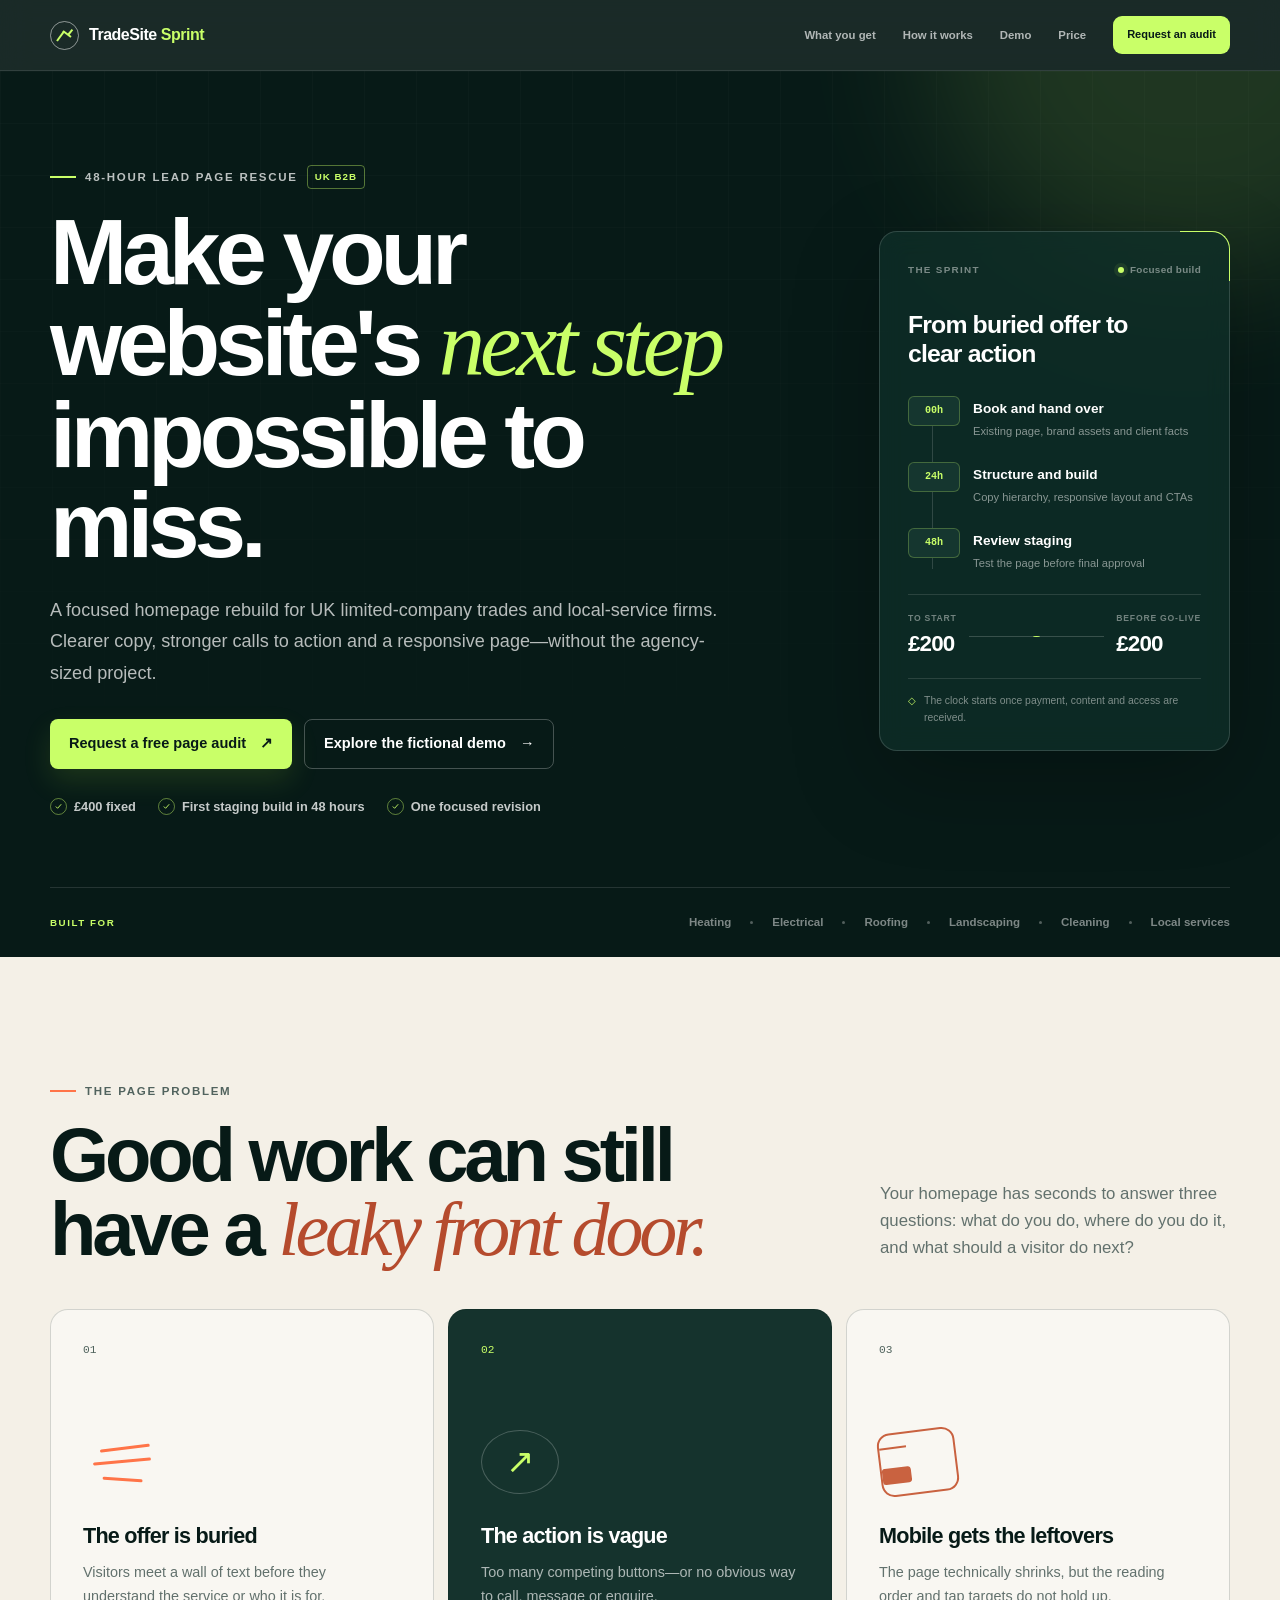
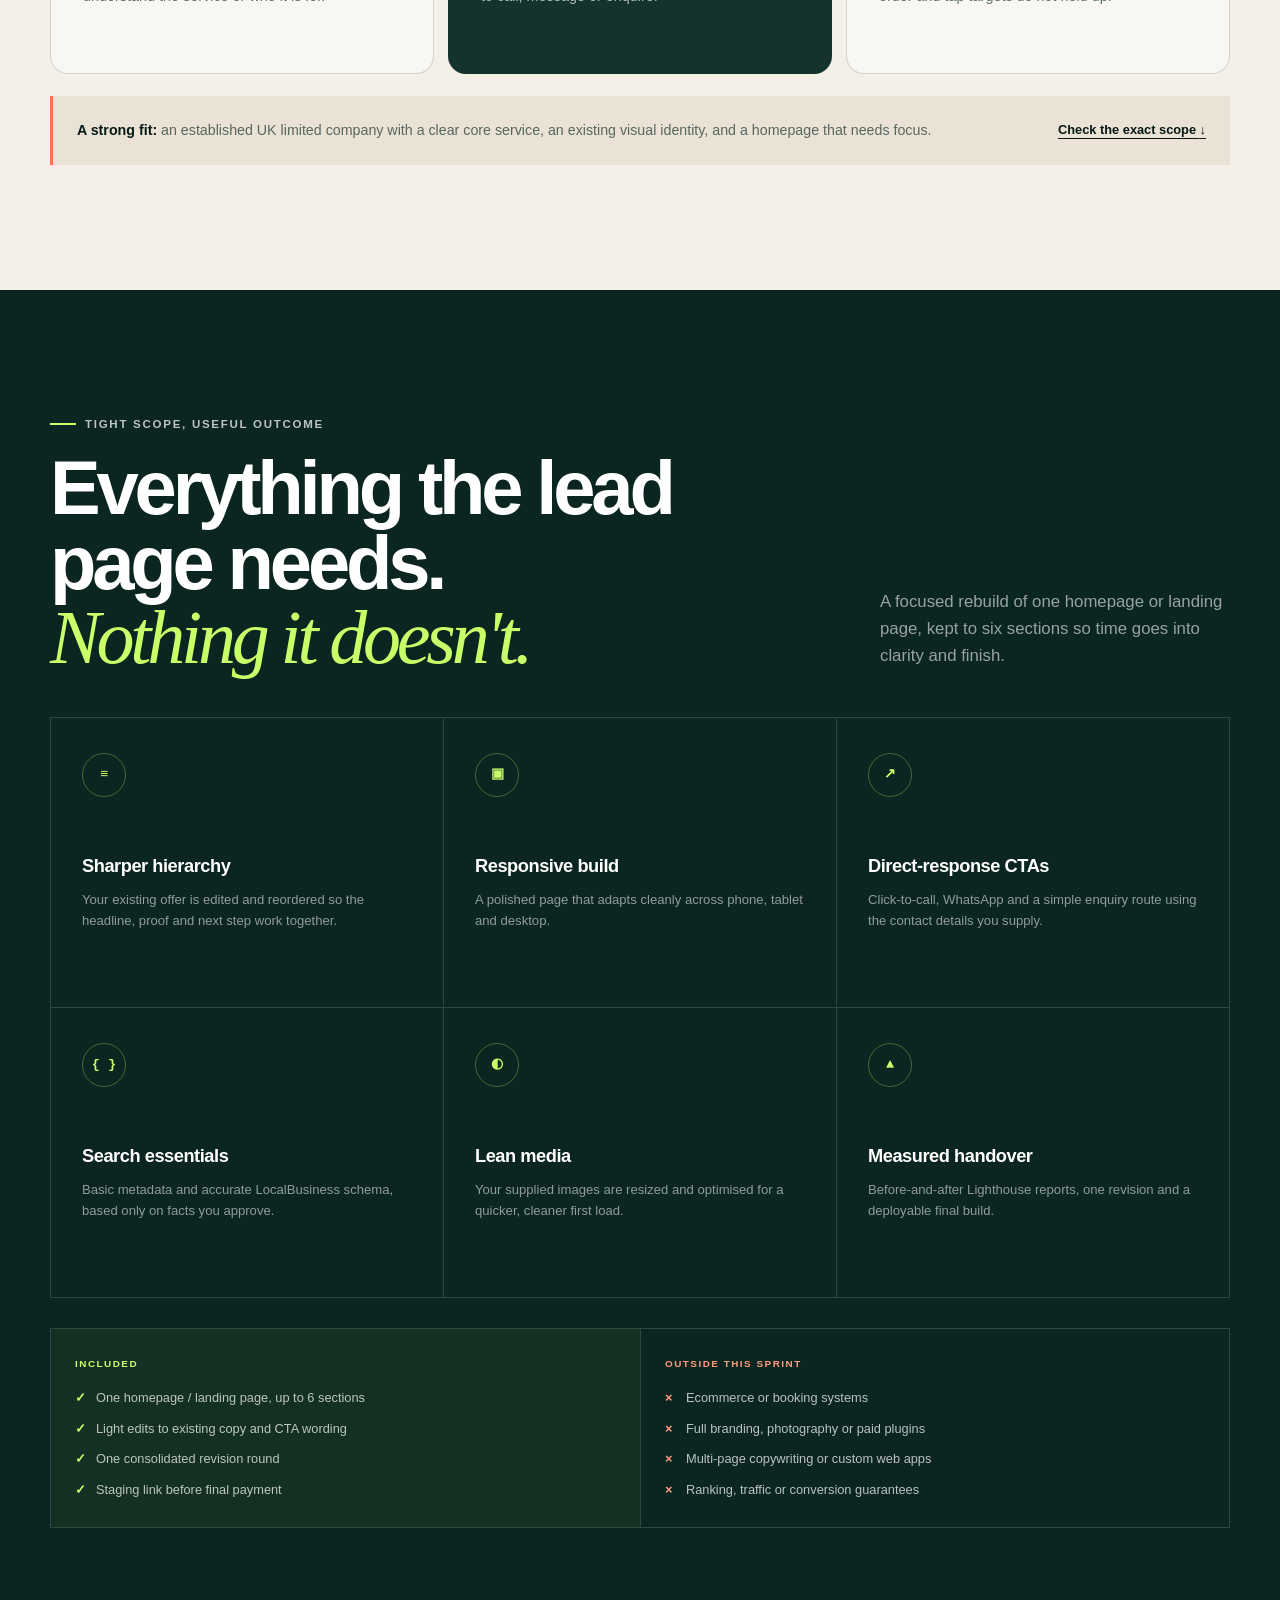
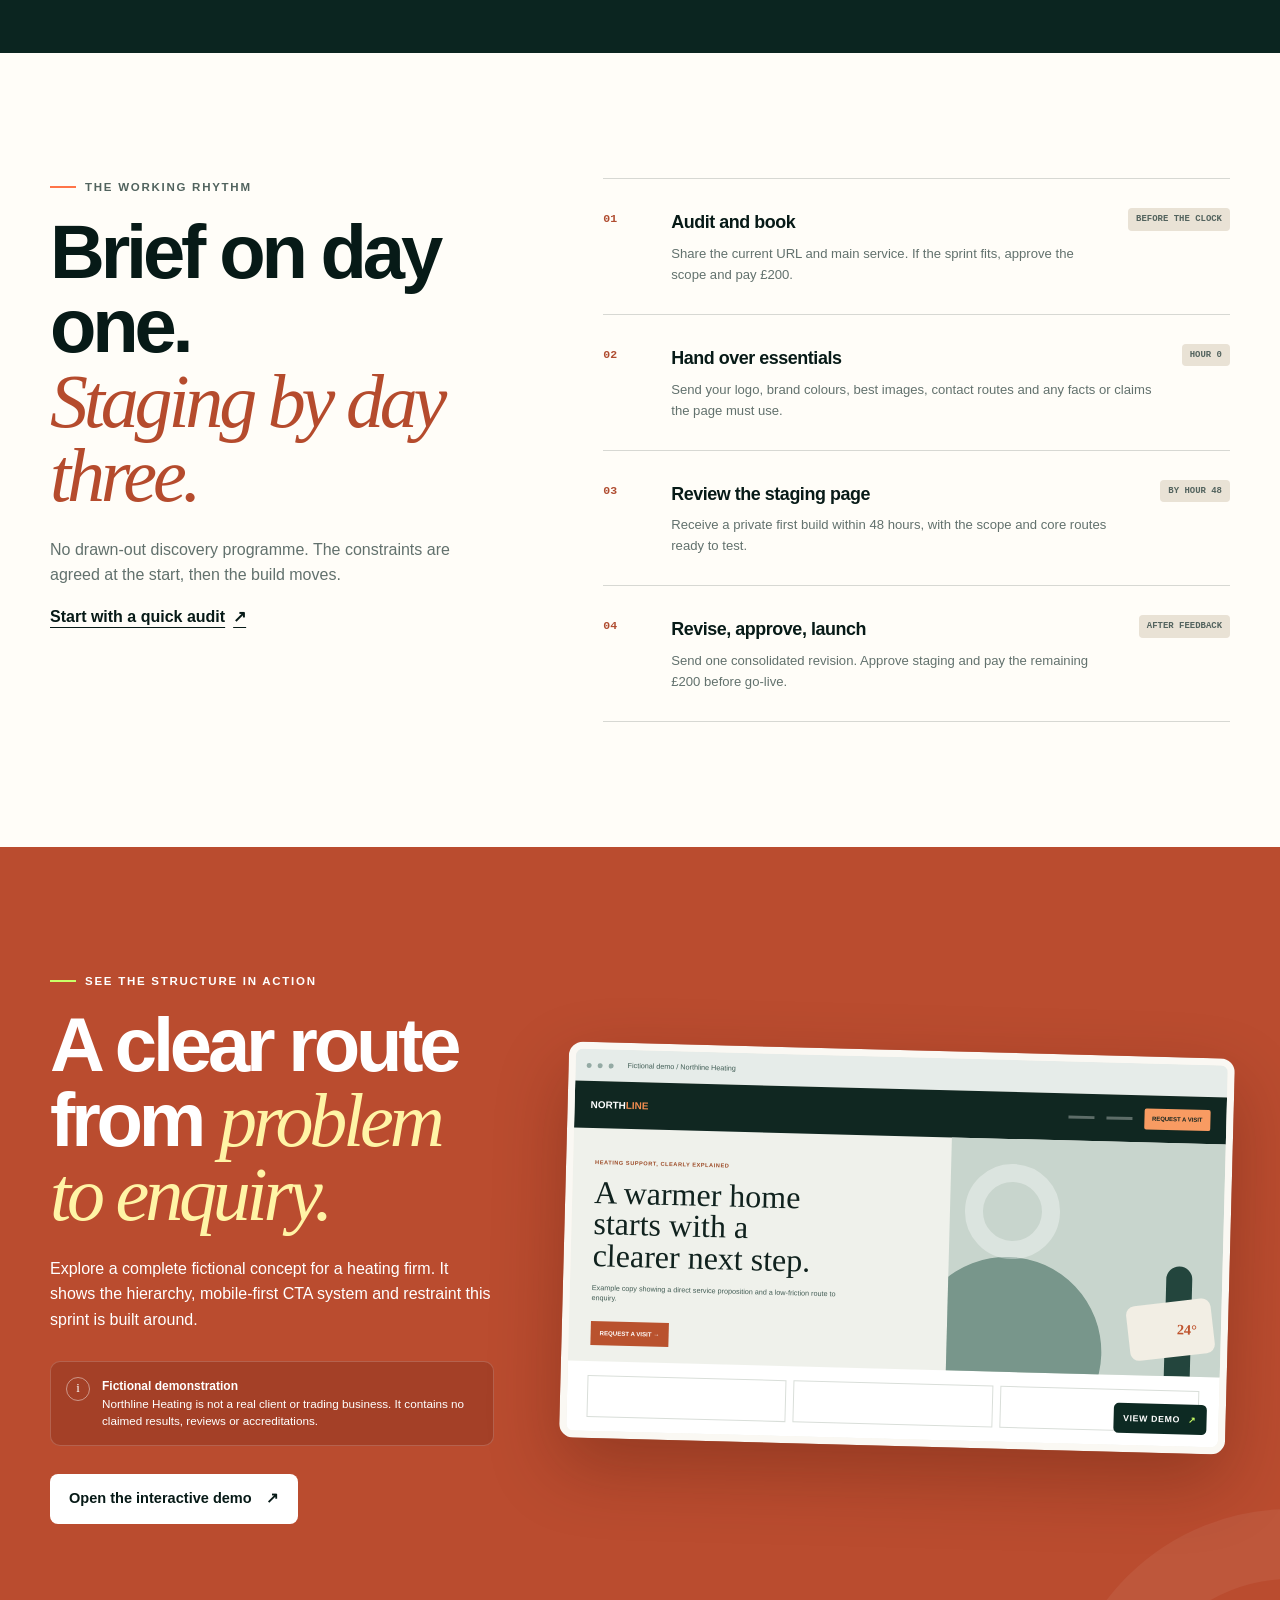
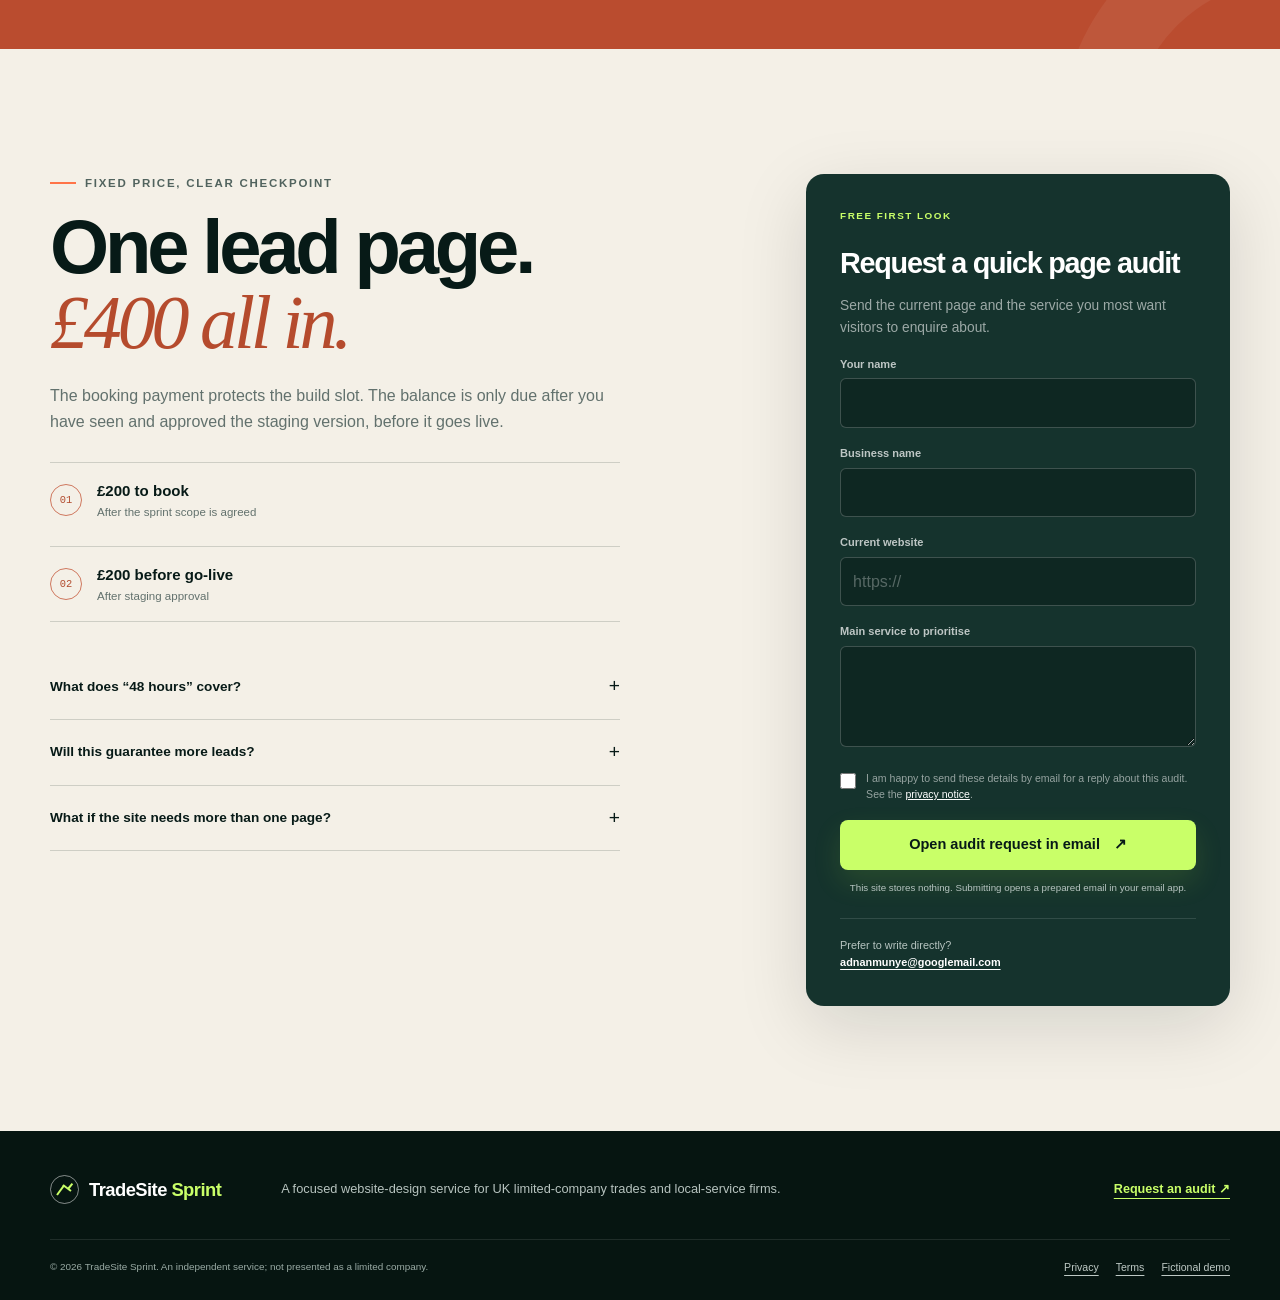
==== index.html @ 202c0aba "Launch TradeSite Sprint sales system" ====
<!DOCTYPE html>
<html lang="en-GB">
<head>
  <meta charset="utf-8">
  <meta name="viewport" content="width=device-width, initial-scale=1">
  <title>TradeSite Sprint | 48-hour lead page rescue</title>
  <meta name="description" content="A focused 48-hour homepage rescue for UK limited-company trades and local-service firms. £400 fixed, with £200 to book.">
  <meta name="theme-color" content="#071a17">
  <meta property="og:type" content="website">
  <meta property="og:title" content="TradeSite Sprint | 48-hour lead page rescue">
  <meta property="og:description" content="Sharpen the page, simplify the next step, and launch a faster route to enquiry. £400 fixed.">
  <meta property="og:image" content="assets/social-card.svg">
  <meta property="og:image:alt" content="TradeSite Sprint, 48-hour lead page rescue">
  <meta name="twitter:card" content="summary_large_image">
  <link rel="icon" href="assets/favicon.svg" type="image/svg+xml">
  <link rel="stylesheet" href="styles.css">
  <script src="script.js" defer></script>
</head>
<body>
  <a class="skip-link" href="#main">Skip to main content</a>

  <header class="site-header" data-header>
    <div class="shell header-inner">
      <a class="brand" href="./" aria-label="TradeSite Sprint home">
        <span class="brand-mark" aria-hidden="true"><span></span></span>
        <span>TradeSite <strong>Sprint</strong></span>
      </a>
      <button class="nav-toggle" type="button" aria-expanded="false" aria-controls="site-nav">
        <span class="sr-only">Open navigation</span>
        <span aria-hidden="true"></span><span aria-hidden="true"></span>
      </button>
      <nav class="site-nav" id="site-nav" aria-label="Primary navigation">
        <a href="#scope">What you get</a>
        <a href="#process">How it works</a>
        <a href="#demo">Demo</a>
        <a href="#price">Price</a>
        <a class="nav-cta" href="mailto:adnanmunye@googlemail.com?subject=Audit%20request%20%E2%80%93%20TradeSite%20Sprint">Request an audit</a>
      </nav>
    </div>
  </header>

  <main id="main">
    <section class="hero" aria-labelledby="hero-title">
      <div class="hero-glow" aria-hidden="true"></div>
      <div class="shell hero-grid">
        <div class="hero-copy">
          <p class="eyebrow"><span></span> 48-hour Lead Page Rescue <b>UK B2B</b></p>
          <h1 id="hero-title">Make your website's <em>next step</em> impossible to miss.</h1>
          <p class="hero-lede">A focused homepage rebuild for UK limited-company trades and local-service firms. Clearer copy, stronger calls to action and a responsive page—without the agency-sized project.</p>
          <div class="hero-actions">
            <a class="button button-primary" href="mailto:adnanmunye@googlemail.com?subject=Audit%20request%20%E2%80%93%20TradeSite%20Sprint&amp;body=Hi%2C%0A%0AI%27d%20like%20a%20quick%20homepage%20audit.%0A%0ABusiness%3A%20%0AWebsite%3A%20%0AMain%20service%3A%20%0A%0AThanks%2C%0A">Request a free page audit <span aria-hidden="true">↗</span></a>
            <a class="button button-quiet" href="demo/">Explore the fictional demo <span aria-hidden="true">→</span></a>
          </div>
          <ul class="hero-facts">
            <li><svg aria-hidden="true" viewBox="0 0 20 20"><path d="m4 10 4 4 8-9"/></svg> £400 fixed</li>
            <li><svg aria-hidden="true" viewBox="0 0 20 20"><path d="m4 10 4 4 8-9"/></svg> First staging build in 48 hours</li>
            <li><svg aria-hidden="true" viewBox="0 0 20 20"><path d="m4 10 4 4 8-9"/></svg> One focused revision</li>
          </ul>
        </div>

        <aside class="sprint-card" aria-label="Your 48-hour sprint at a glance">
          <div class="card-topline">
            <span>THE SPRINT</span>
            <span class="live-dot"><i></i> Focused build</span>
          </div>
          <p class="card-kicker">From buried offer to clear action</p>
          <ol class="mini-timeline">
            <li>
              <span class="time">00h</span>
              <div><b>Book and hand over</b><small>Existing page, brand assets and client facts</small></div>
            </li>
            <li>
              <span class="time">24h</span>
              <div><b>Structure and build</b><small>Copy hierarchy, responsive layout and CTAs</small></div>
            </li>
            <li>
              <span class="time">48h</span>
              <div><b>Review staging</b><small>Test the page before final approval</small></div>
            </li>
          </ol>
          <div class="payment-strip">
            <div><small>TO START</small><strong>£200</strong></div>
            <div class="payment-line" aria-hidden="true"><span></span></div>
            <div><small>BEFORE GO-LIVE</small><strong>£200</strong></div>
          </div>
          <p class="card-note"><span aria-hidden="true">◇</span> The clock starts once payment, content and access are received.</p>
        </aside>
      </div>
      <div class="shell signal-row">
        <span>BUILT FOR</span>
        <p>Heating</p><i></i><p>Electrical</p><i></i><p>Roofing</p><i></i><p>Landscaping</p><i></i><p>Cleaning</p><i></i><p>Local services</p>
      </div>
    </section>

    <section class="section problem-section" id="fit" aria-labelledby="fit-title">
      <div class="shell">
        <div class="section-heading split-heading">
          <div>
            <p class="eyebrow dark"><span></span> The page problem</p>
            <h2 id="fit-title">Good work can still have a <em>leaky front door.</em></h2>
          </div>
          <p>Your homepage has seconds to answer three questions: what do you do, where do you do it, and what should a visitor do next?</p>
        </div>
        <div class="problem-grid">
          <article class="problem-card">
            <span class="card-number">01</span>
            <div class="problem-icon" aria-hidden="true"><span class="messy-lines"></span></div>
            <h3>The offer is buried</h3>
            <p>Visitors meet a wall of text before they understand the service or who it is for.</p>
          </article>
          <article class="problem-card featured">
            <span class="card-number">02</span>
            <div class="problem-icon cursor-icon" aria-hidden="true">↗</div>
            <h3>The action is vague</h3>
            <p>Too many competing buttons—or no obvious way to call, message or enquire.</p>
          </article>
          <article class="problem-card">
            <span class="card-number">03</span>
            <div class="problem-icon phone-icon" aria-hidden="true"><span></span></div>
            <h3>Mobile gets the leftovers</h3>
            <p>The page technically shrinks, but the reading order and tap targets do not hold up.</p>
          </article>
        </div>
        <div class="fit-bar">
          <p><strong>A strong fit:</strong> an established UK limited company with a clear core service, an existing visual identity, and a homepage that needs focus.</p>
          <a href="#scope">Check the exact scope <span aria-hidden="true">↓</span></a>
        </div>
      </div>
    </section>

    <section class="section scope-section" id="scope" aria-labelledby="scope-title">
      <div class="shell">
        <div class="section-heading scope-heading">
          <div>
            <p class="eyebrow"><span></span> Tight scope, useful outcome</p>
            <h2 id="scope-title">Everything the lead page needs.<br><em>Nothing it doesn't.</em></h2>
          </div>
          <p>A focused rebuild of one homepage or landing page, kept to six sections so time goes into clarity and finish.</p>
        </div>
        <div class="deliverable-grid">
          <article>
            <span class="deliverable-icon" aria-hidden="true">≡</span>
            <h3>Sharper hierarchy</h3>
            <p>Your existing offer is edited and reordered so the headline, proof and next step work together.</p>
          </article>
          <article>
            <span class="deliverable-icon" aria-hidden="true">▣</span>
            <h3>Responsive build</h3>
            <p>A polished page that adapts cleanly across phone, tablet and desktop.</p>
          </article>
          <article>
            <span class="deliverable-icon" aria-hidden="true">↗</span>
            <h3>Direct-response CTAs</h3>
            <p>Click-to-call, WhatsApp and a simple enquiry route using the contact details you supply.</p>
          </article>
          <article>
            <span class="deliverable-icon" aria-hidden="true">{ }</span>
            <h3>Search essentials</h3>
            <p>Basic metadata and accurate LocalBusiness schema, based only on facts you approve.</p>
          </article>
          <article>
            <span class="deliverable-icon" aria-hidden="true">◐</span>
            <h3>Lean media</h3>
            <p>Your supplied images are resized and optimised for a quicker, cleaner first load.</p>
          </article>
          <article>
            <span class="deliverable-icon" aria-hidden="true">▲</span>
            <h3>Measured handover</h3>
            <p>Before-and-after Lighthouse reports, one revision and a deployable final build.</p>
          </article>
        </div>
        <div class="boundary-grid">
          <div class="included-panel">
            <p class="panel-label">INCLUDED</p>
            <ul>
              <li>One homepage / landing page, up to 6 sections</li>
              <li>Light edits to existing copy and CTA wording</li>
              <li>One consolidated revision round</li>
              <li>Staging link before final payment</li>
            </ul>
          </div>
          <div class="excluded-panel">
            <p class="panel-label">OUTSIDE THIS SPRINT</p>
            <ul>
              <li>Ecommerce or booking systems</li>
              <li>Full branding, photography or paid plugins</li>
              <li>Multi-page copywriting or custom web apps</li>
              <li>Ranking, traffic or conversion guarantees</li>
            </ul>
          </div>
        </div>
      </div>
    </section>

    <section class="section process-section" id="process" aria-labelledby="process-title">
      <div class="shell process-shell">
        <div class="process-intro">
          <p class="eyebrow dark"><span></span> The working rhythm</p>
          <h2 id="process-title">Brief on day one.<br><em>Staging by day three.</em></h2>
          <p>No drawn-out discovery programme. The constraints are agreed at the start, then the build moves.</p>
          <a class="text-link" href="mailto:adnanmunye@googlemail.com?subject=Audit%20request%20%E2%80%93%20TradeSite%20Sprint">Start with a quick audit <span aria-hidden="true">↗</span></a>
        </div>
        <ol class="process-list">
          <li>
            <span class="step-number">01</span>
            <div><h3>Audit and book</h3><p>Share the current URL and main service. If the sprint fits, approve the scope and pay £200.</p></div>
            <span class="step-tag">BEFORE THE CLOCK</span>
          </li>
          <li>
            <span class="step-number">02</span>
            <div><h3>Hand over essentials</h3><p>Send your logo, brand colours, best images, contact routes and any facts or claims the page must use.</p></div>
            <span class="step-tag">HOUR 0</span>
          </li>
          <li>
            <span class="step-number">03</span>
            <div><h3>Review the staging page</h3><p>Receive a private first build within 48 hours, with the scope and core routes ready to test.</p></div>
            <span class="step-tag">BY HOUR 48</span>
          </li>
          <li>
            <span class="step-number">04</span>
            <div><h3>Revise, approve, launch</h3><p>Send one consolidated revision. Approve staging and pay the remaining £200 before go-live.</p></div>
            <span class="step-tag">AFTER FEEDBACK</span>
          </li>
        </ol>
      </div>
    </section>

    <section class="section demo-section" id="demo" aria-labelledby="demo-title">
      <div class="shell demo-grid">
        <div class="demo-copy">
          <p class="eyebrow"><span></span> See the structure in action</p>
          <h2 id="demo-title">A clear route from <em>problem to enquiry.</em></h2>
          <p>Explore a complete fictional concept for a heating firm. It shows the hierarchy, mobile-first CTA system and restraint this sprint is built around.</p>
          <div class="fiction-notice">
            <span aria-hidden="true">i</span>
            <p><strong>Fictional demonstration</strong>Northline Heating is not a real client or trading business. It contains no claimed results, reviews or accreditations.</p>
          </div>
          <a class="button button-light" href="demo/">Open the interactive demo <span aria-hidden="true">↗</span></a>
        </div>
        <a class="browser-mockup" href="demo/">
          <div class="browser-bar"><i></i><i></i><i></i><span>Fictional demo / Northline Heating</span></div>
          <div class="mock-page">
            <div class="mock-nav"><b>NORTH<span>LINE</span></b><div></div><div></div><span class="mock-button">REQUEST A VISIT</span></div>
            <div class="mock-hero">
              <div class="mock-copy">
                <small>HEATING SUPPORT, CLEARLY EXPLAINED</small>
                <strong>A warmer home starts with a clearer next step.</strong>
                <p>Example copy showing a direct service proposition and a low-friction route to enquiry.</p>
                <span>REQUEST A VISIT →</span>
              </div>
              <div class="mock-visual" aria-hidden="true"><span></span><i></i><b>24°</b></div>
            </div>
            <div class="mock-cards"><span></span><span></span><span></span></div>
          </div>
          <span class="open-label">VIEW DEMO <b aria-hidden="true">↗</b></span>
        </a>
      </div>
    </section>

    <section class="section price-section" id="price" aria-labelledby="price-title">
      <div class="shell price-grid">
        <div class="price-copy">
          <p class="eyebrow dark"><span></span> Fixed price, clear checkpoint</p>
          <h2 id="price-title">One lead page.<br><em>£400 all in.</em></h2>
          <p>The booking payment protects the build slot. The balance is only due after you have seen and approved the staging version, before it goes live.</p>
          <div class="price-breakdown">
            <div><span>01</span><p><b>£200 to book</b><small>After the sprint scope is agreed</small></p></div>
            <div><span>02</span><p><b>£200 before go-live</b><small>After staging approval</small></p></div>
          </div>
          <div class="faq-list">
            <details>
              <summary>What does “48 hours” cover?<span aria-hidden="true">+</span></summary>
              <p>The first staging build is delivered within 48 hours of receiving the booking payment, agreed content, assets and required access. Revision timing depends on when feedback arrives.</p>
            </details>
            <details>
              <summary>Will this guarantee more leads?<span aria-hidden="true">+</span></summary>
              <p>No. The sprint improves clarity, hierarchy, speed and enquiry routes, but traffic, rankings and conversions depend on factors outside one page and are not guaranteed.</p>
            </details>
            <details>
              <summary>What if the site needs more than one page?<span aria-hidden="true">+</span></summary>
              <p>The audit will flag it. This fixed sprint stays focused on one page; any additional work would need a separate written scope and price.</p>
            </details>
          </div>
        </div>

        <div class="audit-panel" id="audit">
          <p class="panel-label">FREE FIRST LOOK</p>
          <h3>Request a quick page audit</h3>
          <p>Send the current page and the service you most want visitors to enquire about.</p>
          <form id="audit-form" action="mailto:adnanmunye@googlemail.com" method="post" enctype="text/plain">
            <div class="field-row">
              <label for="name">Your name</label>
              <input id="name" name="name" type="text" autocomplete="name" required>
            </div>
            <div class="field-row">
              <label for="business">Business name</label>
              <input id="business" name="business" type="text" autocomplete="organization" required>
            </div>
            <div class="field-row">
              <label for="website">Current website</label>
              <input id="website" name="website" type="url" inputmode="url" placeholder="https://" required>
            </div>
            <div class="field-row">
              <label for="service">Main service to prioritise</label>
              <textarea id="service" name="service" rows="3" required></textarea>
            </div>
            <label class="check-row">
              <input type="checkbox" required>
              <span>I am happy to send these details by email for a reply about this audit. See the <a href="privacy.html">privacy notice</a>.</span>
            </label>
            <button class="button button-primary form-button" type="submit">Open audit request in email <span aria-hidden="true">↗</span></button>
            <p class="form-note">This site stores nothing. Submitting opens a prepared email in your email app.</p>
            <p class="form-status" id="form-status" role="status" aria-live="polite"></p>
          </form>
          <div class="email-fallback">
            <span>Prefer to write directly?</span>
            <a href="mailto:adnanmunye@googlemail.com?subject=Audit%20request%20%E2%80%93%20TradeSite%20Sprint">adnanmunye@googlemail.com</a>
          </div>
        </div>
      </div>
    </section>
  </main>

  <footer class="site-footer">
    <div class="shell footer-top">
      <a class="brand footer-brand" href="./" aria-label="TradeSite Sprint home">
        <span class="brand-mark" aria-hidden="true"><span></span></span>
        <span>TradeSite <strong>Sprint</strong></span>
      </a>
      <p>A focused website-design service for UK limited-company trades and local-service firms.</p>
      <a class="footer-email" href="mailto:adnanmunye@googlemail.com?subject=Audit%20request%20%E2%80%93%20TradeSite%20Sprint">Request an audit <span aria-hidden="true">↗</span></a>
    </div>
    <div class="shell footer-bottom">
      <p>© <span data-year>2026</span> TradeSite Sprint. An independent service; not presented as a limited company.</p>
      <nav aria-label="Legal navigation"><a href="privacy.html">Privacy</a><a href="terms.html">Terms</a><a href="demo/">Fictional demo</a></nav>
    </div>
  </footer>
</body>
</html>
---- styles.css ----
:root {
  --ink: #071a17;
  --ink-soft: #15332d;
  --paper: #f4f0e7;
  --paper-deep: #e9e2d5;
  --white: #fffdf8;
  --lime: #c9ff68;
  --lime-deep: #aee84b;
  --orange: #ff7448;
  --muted: #62716d;
  --line: rgba(7, 26, 23, .16);
  --radius: 18px;
  --shadow: 0 20px 70px rgba(3, 17, 14, .13);
  --shell: min(1180px, calc(100% - 40px));
}

*, *::before, *::after { box-sizing: border-box; }
html { scroll-behavior: smooth; }
body {
  margin: 0;
  color: var(--ink);
  background: var(--paper);
  font-family: Inter, ui-sans-serif, -apple-system, BlinkMacSystemFont, "Segoe UI", sans-serif;
  font-size: 16px;
  line-height: 1.6;
  -webkit-font-smoothing: antialiased;
}
body.nav-open { overflow: hidden; }
a { color: inherit; }
img, svg { display: block; max-width: 100%; }
button, input, textarea { font: inherit; }
button, a { -webkit-tap-highlight-color: transparent; }
:focus-visible { outline: 3px solid var(--orange); outline-offset: 4px; }
.shell { width: var(--shell); margin-inline: auto; }
.sr-only {
  position: absolute;
  width: 1px;
  height: 1px;
  padding: 0;
  margin: -1px;
  overflow: hidden;
  clip: rect(0, 0, 0, 0);
  white-space: nowrap;
  border: 0;
}
.skip-link {
  position: fixed;
  z-index: 1000;
  top: 12px;
  left: 12px;
  padding: 10px 16px;
  color: var(--ink);
  background: var(--lime);
  border-radius: 8px;
  font-weight: 800;
  transform: translateY(-160%);
  transition: transform .2s ease;
}
.skip-link:focus { transform: translateY(0); }

/* Header */
.site-header {
  position: sticky;
  z-index: 100;
  top: 0;
  color: #fff;
  background: rgba(7, 26, 23, .92);
  border-bottom: 1px solid rgba(255, 255, 255, .1);
  backdrop-filter: blur(14px);
}
.header-inner { min-height: 70px; display: flex; align-items: center; justify-content: space-between; }
.brand { display: inline-flex; gap: 10px; align-items: center; color: inherit; text-decoration: none; font-weight: 650; letter-spacing: -.03em; }
.brand strong { color: var(--lime); font-weight: 850; }
.brand-mark { position: relative; width: 29px; height: 29px; flex: 0 0 auto; border: 1px solid rgba(255,255,255,.5); border-radius: 50%; }
.brand-mark::before, .brand-mark::after, .brand-mark span::before {
  content: "";
  position: absolute;
  height: 2px;
  background: var(--lime);
  transform-origin: left center;
}
.brand-mark::before { width: 12px; left: 6px; top: 18px; transform: rotate(-54deg); }
.brand-mark::after { width: 10px; left: 12px; top: 8px; transform: rotate(37deg); }
.brand-mark span::before { width: 7px; right: 3px; top: 12px; transform: rotate(-51deg); }
.nav-toggle {
  width: 44px;
  height: 44px;
  display: grid;
  place-content: center;
  gap: 6px;
  color: #fff;
  background: transparent;
  border: 1px solid rgba(255,255,255,.22);
  border-radius: 10px;
}
.nav-toggle span:not(.sr-only) { width: 19px; height: 2px; display: block; background: currentColor; transition: transform .2s ease; }
.nav-toggle[aria-expanded="true"] span:nth-last-child(2) { transform: translateY(4px) rotate(45deg); }
.nav-toggle[aria-expanded="true"] span:last-child { transform: translateY(-4px) rotate(-45deg); }
.site-nav {
  position: fixed;
  inset: 70px 0 0;
  display: none;
  padding: 34px 20px;
  color: #fff;
  background: var(--ink);
}
.site-nav.is-open { display: flex; flex-direction: column; align-items: stretch; }
.site-nav a { padding: 15px 0; border-bottom: 1px solid rgba(255,255,255,.12); color: inherit; text-decoration: none; font-size: 1.15rem; font-weight: 650; }
.site-nav .nav-cta { margin-top: 18px; padding: 13px 18px; color: var(--ink); background: var(--lime); border: 0; border-radius: 9px; text-align: center; }

/* Shared type and controls */
.eyebrow { display: flex; align-items: center; gap: 9px; margin: 0 0 18px; color: rgba(255,255,255,.73); font-size: .72rem; font-weight: 850; letter-spacing: .15em; text-transform: uppercase; }
.eyebrow span { width: 26px; height: 2px; display: inline-block; background: var(--lime); }
.eyebrow b { padding: 3px 7px; color: var(--lime); border: 1px solid rgba(201,255,104,.4); border-radius: 4px; font-size: .61rem; letter-spacing: .1em; }
.eyebrow.dark { color: #51635e; }
.eyebrow.dark span { background: var(--orange); }
h1, h2, h3, p { margin-top: 0; }
h1, h2 { margin-bottom: 24px; font-weight: 760; line-height: .98; letter-spacing: -.055em; }
h1 { color: #fff; font-size: clamp(3.05rem, 12vw, 6.3rem); }
h2 { font-size: clamp(2.55rem, 8vw, 4.75rem); }
h1 em, h2 em { font-family: Iowan Old Style, Baskerville, Georgia, serif; font-weight: 500; }
.section { padding: 92px 0; }
.section-heading { margin-bottom: 42px; }
.section-heading > p { max-width: 520px; color: var(--muted); font-size: 1.05rem; }
.button {
  min-height: 50px;
  display: inline-flex;
  gap: 14px;
  align-items: center;
  justify-content: center;
  padding: 13px 19px;
  border: 0;
  border-radius: 8px;
  text-decoration: none;
  font-size: .91rem;
  font-weight: 800;
  line-height: 1.2;
  cursor: pointer;
  transition: transform .2s ease, background-color .2s ease, box-shadow .2s ease;
}
.button:hover { transform: translateY(-2px); }
.button-primary { color: var(--ink); background: var(--lime); box-shadow: 0 12px 28px rgba(157, 223, 53, .14); }
.button-primary:hover { background: #d7ff8d; box-shadow: 0 16px 34px rgba(157, 223, 53, .2); }
.button-quiet { color: #fff; border: 1px solid rgba(255,255,255,.25); background: transparent; }
.button-quiet:hover { background: rgba(255,255,255,.08); }
.button-light { color: var(--ink); background: #fff; }
.text-link { display: inline-flex; gap: 8px; align-items: center; color: var(--ink); text-underline-offset: 5px; font-weight: 800; }

/* Hero */
.hero { position: relative; overflow: hidden; color: #fff; background: var(--ink); }
.hero::before {
  content: "";
  position: absolute;
  inset: 0;
  opacity: .09;
  background-image: linear-gradient(rgba(255,255,255,.22) 1px, transparent 1px), linear-gradient(90deg, rgba(255,255,255,.22) 1px, transparent 1px);
  background-size: 52px 52px;
  mask-image: linear-gradient(to bottom, #000, transparent 88%);
}
.hero-glow { position: absolute; width: 520px; height: 520px; top: -310px; right: -170px; background: var(--lime); border-radius: 50%; opacity: .12; filter: blur(70px); }
.hero-grid { position: relative; z-index: 1; display: grid; gap: 48px; padding-top: 78px; padding-bottom: 58px; }
.hero-copy { max-width: 760px; }
.hero-copy h1 { max-width: 800px; }
.hero-copy h1 em { display: inline; color: var(--lime); }
.hero-lede { max-width: 670px; margin-bottom: 30px; color: rgba(255,255,255,.71); font-size: 1.08rem; line-height: 1.72; }
.hero-actions { display: flex; flex-direction: column; gap: 12px; }
.hero-facts { display: flex; flex-direction: column; gap: 10px; margin: 28px 0 0; padding: 0; list-style: none; color: rgba(255,255,255,.77); font-size: .8rem; font-weight: 650; }
.hero-facts li { display: flex; gap: 7px; align-items: center; }
.hero-facts svg { width: 17px; height: 17px; padding: 3px; color: var(--lime); border: 1px solid rgba(201,255,104,.45); border-radius: 50%; fill: none; stroke: currentColor; stroke-width: 2; }
.sprint-card { position: relative; align-self: center; padding: 25px 22px 20px; color: #fff; background: rgba(16, 48, 41, .74); border: 1px solid rgba(255,255,255,.15); border-radius: var(--radius); box-shadow: 0 30px 90px rgba(0,0,0,.24); backdrop-filter: blur(12px); }
.sprint-card::before { content: ""; position: absolute; width: 50px; height: 50px; top: -1px; right: -1px; border-top: 1px solid var(--lime); border-right: 1px solid var(--lime); border-radius: 0 var(--radius) 0 0; }
.card-topline { display: flex; align-items: center; justify-content: space-between; margin-bottom: 33px; color: rgba(255,255,255,.45); font-size: .62rem; font-weight: 800; letter-spacing: .13em; }
.live-dot { display: flex; gap: 6px; align-items: center; letter-spacing: .03em; text-transform: none; }
.live-dot i { width: 6px; height: 6px; display: block; background: var(--lime); border-radius: 50%; box-shadow: 0 0 0 4px rgba(201,255,104,.08); }
.card-kicker { max-width: 270px; margin-bottom: 28px; font-size: 1.55rem; font-weight: 750; line-height: 1.14; letter-spacing: -.035em; }
.mini-timeline { position: relative; margin: 0; padding: 0; list-style: none; }
.mini-timeline::before { content: ""; position: absolute; top: 13px; bottom: 25px; left: 24px; width: 1px; background: rgba(255,255,255,.15); }
.mini-timeline li { position: relative; display: grid; grid-template-columns: 52px 1fr; gap: 13px; padding-bottom: 23px; }
.mini-timeline .time { position: relative; z-index: 1; align-self: start; padding: 6px 5px; color: var(--lime); background: #15362f; border: 1px solid rgba(201,255,104,.25); border-radius: 6px; font-family: ui-monospace, SFMono-Regular, Menlo, monospace; font-size: .63rem; font-weight: 800; text-align: center; }
.mini-timeline b, .mini-timeline small { display: block; }
.mini-timeline b { margin: 2px 0 3px; font-size: .85rem; }
.mini-timeline small { color: rgba(255,255,255,.51); font-size: .7rem; line-height: 1.45; }
.payment-strip { display: grid; grid-template-columns: auto 1fr auto; gap: 12px; align-items: center; padding: 17px 0; border-top: 1px solid rgba(255,255,255,.12); border-bottom: 1px solid rgba(255,255,255,.12); }
.payment-strip div { display: flex; flex-direction: column; }
.payment-strip small { color: rgba(255,255,255,.42); font-size: .54rem; font-weight: 800; letter-spacing: .09em; }
.payment-strip strong { font-size: 1.4rem; letter-spacing: -.04em; }
.payment-strip .payment-line { height: 1px; background: rgba(255,255,255,.18); }
.payment-line span { width: 7px; height: 7px; align-self: center; background: var(--lime); border-radius: 50%; }
.card-note { display: flex; gap: 8px; margin: 14px 0 0; color: rgba(255,255,255,.47); font-size: .65rem; }
.card-note span { color: var(--lime); }
.signal-row { position: relative; z-index: 1; display: flex; flex-wrap: wrap; gap: 11px; align-items: center; padding: 25px 0; border-top: 1px solid rgba(255,255,255,.12); color: rgba(255,255,255,.48); }
.signal-row span { width: 100%; color: var(--lime); font-size: .61rem; font-weight: 850; letter-spacing: .16em; }
.signal-row p { margin: 0; font-size: .72rem; font-weight: 700; }
.signal-row i { width: 3px; height: 3px; background: rgba(255,255,255,.3); border-radius: 50%; }

/* Problem */
.problem-section { background: var(--paper); }
.split-heading h2 { max-width: 750px; }
.split-heading h2 em { color: #b54b2d; }
.problem-grid { display: grid; gap: 14px; }
.problem-card { position: relative; min-height: 330px; padding: 25px; overflow: hidden; background: rgba(255,255,255,.45); border: 1px solid var(--line); border-radius: var(--radius); }
.problem-card.featured { color: #fff; background: var(--ink-soft); }
.card-number { display: block; margin-bottom: 50px; color: #50635d; font-family: ui-monospace, SFMono-Regular, Menlo, monospace; font-size: .7rem; }
.problem-card.featured .card-number { color: var(--lime); }
.problem-card h3 { margin: 25px 0 8px; font-size: 1.35rem; letter-spacing: -.035em; }
.problem-card p { margin: 0; color: var(--muted); font-size: .9rem; line-height: 1.65; }
.problem-card.featured p { color: rgba(255,255,255,.65); }
.problem-icon { width: 78px; height: 64px; position: relative; display: grid; place-content: center; }
.messy-lines, .messy-lines::before, .messy-lines::after { width: 58px; height: 3px; display: block; background: var(--orange); border-radius: 4px; transform: rotate(-5deg); }
.messy-lines::before, .messy-lines::after { content: ""; position: absolute; left: 8px; }
.messy-lines::before { width: 40px; top: 18px; transform: rotate(9deg); }
.messy-lines::after { width: 50px; bottom: 13px; transform: rotate(-2deg); }
.cursor-icon { color: var(--lime); border: 1px solid rgba(255,255,255,.22); border-radius: 50%; font-size: 2.15rem; }
.phone-icon { border: 2px solid #c96240; border-radius: 13px; transform: rotate(-7deg); }
.phone-icon::before { content: ""; position: absolute; width: 27px; height: 2px; top: 12px; background: #c96240; }
.phone-icon span { width: 29px; height: 16px; position: absolute; bottom: 11px; background: #c96240; border-radius: 3px; }
.fit-bar { display: flex; flex-direction: column; gap: 18px; margin-top: 22px; padding: 23px 24px; background: var(--paper-deep); border-left: 3px solid var(--orange); }
.fit-bar p { margin: 0; color: #586760; font-size: .89rem; }
.fit-bar strong { color: var(--ink); }
.fit-bar a { flex: 0 0 auto; font-size: .8rem; font-weight: 800; text-underline-offset: 4px; }

/* Scope */
.scope-section { color: #fff; background: #0b2520; }
.scope-heading h2 { max-width: 800px; }
.scope-heading h2 em { color: var(--lime); }
.scope-heading > p { color: rgba(255,255,255,.58); }
.deliverable-grid { display: grid; border-top: 1px solid rgba(255,255,255,.15); border-left: 1px solid rgba(255,255,255,.15); }
.deliverable-grid article { min-height: 265px; padding: 28px 24px; border-right: 1px solid rgba(255,255,255,.15); border-bottom: 1px solid rgba(255,255,255,.15); transition: background-color .2s ease; }
.deliverable-grid article:hover { background: rgba(255,255,255,.035); }
.deliverable-icon { width: 44px; height: 44px; display: grid; place-content: center; margin-bottom: 42px; color: var(--lime); border: 1px solid rgba(201,255,104,.3); border-radius: 50%; font-family: ui-monospace, SFMono-Regular, Menlo, monospace; font-size: .85rem; font-weight: 700; }
.deliverable-grid h3 { margin-bottom: 9px; font-size: 1.14rem; letter-spacing: -.025em; }
.deliverable-grid p { margin: 0; color: rgba(255,255,255,.55); font-size: .82rem; line-height: 1.65; }
.boundary-grid { display: grid; margin-top: 30px; border: 1px solid rgba(255,255,255,.15); }
.boundary-grid > div { padding: 27px 24px; }
.included-panel { background: rgba(201,255,104,.05); }
.excluded-panel { border-top: 1px solid rgba(255,255,255,.15); }
.panel-label { margin-bottom: 17px; color: var(--lime); font-size: .62rem; font-weight: 850; letter-spacing: .15em; }
.excluded-panel .panel-label { color: #ff9c7d; }
.boundary-grid ul { display: grid; gap: 10px; margin: 0; padding: 0; list-style: none; }
.boundary-grid li { position: relative; padding-left: 21px; color: rgba(255,255,255,.72); font-size: .8rem; }
.boundary-grid li::before { content: "✓"; position: absolute; left: 0; color: var(--lime); font-weight: 900; }
.excluded-panel li::before { content: "×"; color: #ff9c7d; }

/* Process */
.process-section { background: var(--white); }
.process-shell { display: grid; gap: 50px; }
.process-intro h2 em { color: #b54b2d; }
.process-intro > p:not(.eyebrow) { max-width: 440px; color: var(--muted); }
.process-list { margin: 0; padding: 0; border-top: 1px solid var(--line); list-style: none; }
.process-list li { display: grid; grid-template-columns: 46px 1fr; gap: 15px; padding: 25px 0; border-bottom: 1px solid var(--line); }
.step-number { padding-top: 2px; color: #b04d31; font-family: ui-monospace, SFMono-Regular, Menlo, monospace; font-size: .72rem; font-weight: 800; }
.process-list h3 { margin: 0 0 6px; font-size: 1.12rem; letter-spacing: -.025em; }
.process-list p { margin: 0; color: var(--muted); font-size: .82rem; }
.step-tag { grid-column: 2; justify-self: start; padding: 4px 8px; color: #53635e; background: var(--paper-deep); border-radius: 4px; font-family: ui-monospace, SFMono-Regular, Menlo, monospace; font-size: .56rem; font-weight: 800; }

/* Demo */
.demo-section { position: relative; overflow: hidden; color: #fff; background: #ba4c2f; }
.demo-section::after { content: ""; position: absolute; width: 460px; height: 460px; right: -240px; bottom: -320px; border: 70px solid rgba(255,255,255,.06); border-radius: 50%; }
.demo-grid { position: relative; z-index: 1; display: grid; gap: 48px; align-items: center; }
.demo-copy h2 em { color: #fff4a6; }
.demo-section .eyebrow { color: #fff; }
.demo-copy > p:not(.eyebrow) { max-width: 510px; color: #fff; }
.fiction-notice { display: flex; gap: 12px; max-width: 510px; margin: 28px 0; padding: 15px; background: rgba(83,24,10,.2); border: 1px solid rgba(255,255,255,.18); border-radius: 10px; }
.fiction-notice > span { width: 24px; height: 24px; display: grid; flex: 0 0 auto; place-content: center; border: 1px solid rgba(255,255,255,.45); border-radius: 50%; font-family: Georgia, serif; font-size: .8rem; }
.fiction-notice p { margin: 0; color: #fff; font-size: .73rem; line-height: 1.5; }
.fiction-notice strong { display: block; color: #fff; font-size: .75rem; }
.browser-mockup { position: relative; display: block; overflow: hidden; color: #fff; background: #f8f5ee; border: 7px solid rgba(255,255,255,.28); border-radius: 14px; box-shadow: 0 28px 70px rgba(55,13,5,.28); text-decoration: none; transform: rotate(1.5deg); transition: transform .25s ease, box-shadow .25s ease; }
.browser-mockup:hover { transform: rotate(0) translateY(-5px); box-shadow: 0 34px 80px rgba(55,13,5,.36); }
.browser-bar { height: 32px; display: flex; gap: 6px; align-items: center; padding: 0 11px; color: #405d55; background: #e6ece9; font-size: .45rem; }
.browser-bar i { width: 5px; height: 5px; background: #94aaa4; border-radius: 50%; }
.browser-bar span { margin-left: 8px; }
.mock-page { min-height: 320px; color: #10221e; background: #eff1eb; }
.mock-nav { height: 47px; display: flex; gap: 12px; align-items: center; padding: 0 16px; color: #fff; background: #102721; font-size: .48rem; }
.mock-nav b { margin-right: auto; font-size: .62rem; }
.mock-nav b span { color: #f38d50; }
.mock-nav div { width: 26px; height: 3px; background: rgba(255,255,255,.32); }
.mock-nav .mock-button { padding: 6px 8px; color: #10221e; background: #f89b62; border-radius: 2px; font-size: .37rem; font-weight: 800; }
.mock-hero { min-height: 206px; display: grid; grid-template-columns: 58% 42%; }
.mock-copy { padding: 30px 8px 16px 22px; }
.mock-copy small { display: block; margin-bottom: 10px; color: #9c4b27; font-size: .35rem; font-weight: 800; letter-spacing: .1em; }
.mock-copy strong { max-width: 230px; display: block; font-family: Georgia, serif; font-size: clamp(1.25rem, 4vw, 2rem); font-weight: 500; line-height: .98; }
.mock-copy p { max-width: 250px; margin: 12px 0 13px; color: #435d55; font-size: .45rem; line-height: 1.45; }
.mock-copy span { display: inline-block; padding: 7px 9px; color: #fff; background: #b9522e; font-size: .38rem; font-weight: 800; }
.mock-visual { position: relative; overflow: hidden; background: #c8d5cd; }
.mock-visual::before, .mock-visual::after { content: ""; position: absolute; border-radius: 50%; }
.mock-visual::before { width: 190px; height: 190px; left: -35px; bottom: -75px; background: #78968b; }
.mock-visual::after { width: 95px; height: 95px; top: 25px; left: 15px; border: 18px solid rgba(255,255,255,.35); }
.mock-visual span { position: absolute; width: 26px; height: 110px; right: 30px; bottom: 0; background: #23453d; border-radius: 14px 14px 0 0; }
.mock-visual i { position: absolute; width: 85px; height: 55px; right: 8px; bottom: 19px; background: #f2eee4; border-radius: 9px; transform: rotate(-8deg); }
.mock-visual b { position: absolute; z-index: 2; right: 24px; bottom: 35px; color: #bf542e; font-family: Georgia, serif; font-size: .9rem; }
.mock-cards { display: grid; grid-template-columns: repeat(3, 1fr); gap: 7px; padding: 14px 20px; background: #fff; }
.mock-cards span { height: 42px; border: 1px solid #d9ded9; }
.open-label { position: absolute; right: 12px; bottom: 12px; display: flex; gap: 8px; align-items: center; padding: 8px 10px; color: #fff; background: #0d2a23; border-radius: 5px; font-size: .55rem; font-weight: 850; letter-spacing: .07em; }
.open-label b { color: var(--lime); }

/* Pricing and form */
.price-section { background: var(--paper); }
.price-grid { display: grid; gap: 48px; }
.price-copy h2 em { color: #b54b2d; }
.price-copy > p:not(.eyebrow) { max-width: 570px; color: var(--muted); }
.price-breakdown { display: grid; gap: 8px; max-width: 570px; margin: 28px 0 32px; }
.price-breakdown > div { display: flex; gap: 15px; align-items: center; padding: 16px 0; border-top: 1px solid var(--line); }
.price-breakdown > div:last-child { border-bottom: 1px solid var(--line); }
.price-breakdown > div > span { width: 32px; height: 32px; display: grid; flex: 0 0 auto; place-content: center; color: #b34d30; border: 1px solid #cf785f; border-radius: 50%; font-family: ui-monospace, SFMono-Regular, Menlo, monospace; font-size: .65rem; }
.price-breakdown p { margin: 0; }
.price-breakdown b, .price-breakdown small { display: block; }
.price-breakdown b { font-size: .94rem; }
.price-breakdown small { color: var(--muted); font-size: .72rem; }
.faq-list { max-width: 570px; }
.faq-list details { border-bottom: 1px solid var(--line); }
.faq-list summary { display: flex; gap: 15px; align-items: center; justify-content: space-between; padding: 17px 0; list-style: none; font-size: .85rem; font-weight: 750; cursor: pointer; }
.faq-list summary::-webkit-details-marker { display: none; }
.faq-list summary span { font-size: 1.2rem; font-weight: 400; transition: transform .2s ease; }
.faq-list details[open] summary span { transform: rotate(45deg); }
.faq-list details p { padding: 0 35px 16px 0; color: var(--muted); font-size: .8rem; }
.audit-panel { align-self: start; padding: 28px 23px; color: #fff; background: var(--ink-soft); border-radius: var(--radius); box-shadow: var(--shadow); }
.audit-panel h3 { margin-bottom: 8px; font-size: 1.8rem; letter-spacing: -.045em; }
.audit-panel > p:not(.panel-label) { color: rgba(255,255,255,.58); font-size: .86rem; }
.field-row { margin-top: 17px; }
.field-row label { display: block; margin-bottom: 5px; color: rgba(255,255,255,.72); font-size: .69rem; font-weight: 750; }
.field-row input, .field-row textarea { width: 100%; padding: 11px 12px; color: #fff; background: rgba(4,18,15,.35); border: 1px solid rgba(255,255,255,.2); border-radius: 6px; outline: none; }
.field-row textarea { min-height: 82px; resize: vertical; }
.field-row input:focus, .field-row textarea:focus { border-color: var(--lime); box-shadow: 0 0 0 3px rgba(201,255,104,.1); }
.field-row input::placeholder { color: rgba(255,255,255,.3); }
.check-row { display: grid; grid-template-columns: 17px 1fr; gap: 9px; align-items: start; margin: 17px 0; color: rgba(255,255,255,.55); font-size: .66rem; line-height: 1.5; }
.check-row input { width: 16px; height: 16px; margin: 2px 0 0; accent-color: var(--lime); }
.check-row a { color: #fff; }
.form-button { width: 100%; }
.form-note, .form-status { margin: 10px 0 0; color: #b7c5c1; font-size: .61rem; text-align: center; }
.form-status:not(:empty) { padding: 8px; color: var(--lime); }
.email-fallback { display: flex; flex-direction: column; margin-top: 22px; padding-top: 18px; border-top: 1px solid rgba(255,255,255,.12); font-size: .68rem; }
.email-fallback span { color: #b7c5c1; }
.email-fallback a { color: #fff; font-weight: 750; text-underline-offset: 3px; overflow-wrap: anywhere; }

/* Footer and legal pages */
.site-footer { color: #fff; background: #061511; }
.footer-top { display: grid; gap: 20px; padding-top: 44px; padding-bottom: 35px; }
.footer-brand { font-size: 1.15rem; }
.footer-top > p { max-width: 500px; margin: 0; color: #b7c3bf; font-size: .8rem; }
.footer-email { justify-self: start; color: var(--lime); font-size: .79rem; font-weight: 800; text-underline-offset: 5px; }
.footer-bottom { display: flex; flex-direction: column; gap: 15px; padding-top: 19px; padding-bottom: 24px; border-top: 1px solid rgba(255,255,255,.1); }
.footer-bottom p { margin: 0; color: #9aaba5; font-size: .62rem; }
.footer-bottom nav { display: flex; flex-wrap: wrap; gap: 17px; }
.footer-bottom a { color: #bec9c5; font-size: .66rem; text-underline-offset: 4px; }
.legal-main { min-height: 70vh; background: var(--white); }
.legal-hero { padding: 75px 0 45px; color: #fff; background: var(--ink); }
.legal-hero h1 { max-width: 850px; margin-bottom: 18px; font-size: clamp(2.8rem, 9vw, 5.5rem); }
.legal-hero p { max-width: 690px; margin: 0; color: rgba(255,255,255,.64); }
.legal-content { max-width: 820px; padding-top: 60px; padding-bottom: 80px; }
.legal-content .updated { margin-bottom: 36px; color: var(--muted); font-size: .76rem; font-weight: 700; }
.legal-content h2 { margin: 40px 0 12px; font-size: 1.5rem; line-height: 1.2; letter-spacing: -.03em; }
.legal-content h3 { margin: 24px 0 8px; font-size: 1rem; }
.legal-content p, .legal-content li { color: #52625e; font-size: .92rem; }
.legal-content ul { padding-left: 20px; }
.legal-content a { font-weight: 700; text-underline-offset: 4px; }
.legal-note { padding: 18px 20px; background: var(--paper); border-left: 3px solid var(--orange); }

/* 404 */
.not-found { min-height: calc(100vh - 70px); display: grid; place-items: center; color: #fff; background: var(--ink); }
.not-found-inner { max-width: 700px; padding: 70px 0; text-align: center; }
.not-found .error-code { margin: 0; color: var(--lime); font-family: ui-monospace, SFMono-Regular, Menlo, monospace; font-size: .8rem; letter-spacing: .2em; }
.not-found h1 { margin: 15px 0 20px; }
.not-found .lede { max-width: 540px; margin: 0 auto 28px; color: rgba(255,255,255,.63); }

@media (min-width: 600px) {
  :root { --shell: min(1180px, calc(100% - 64px)); }
  .hero-actions { flex-direction: row; flex-wrap: wrap; }
  .hero-facts { flex-flow: row wrap; gap: 13px 22px; }
  .problem-grid { grid-template-columns: repeat(2, 1fr); }
  .problem-grid article:last-child { grid-column: 1 / -1; }
  .deliverable-grid { grid-template-columns: repeat(2, 1fr); }
  .boundary-grid { grid-template-columns: repeat(2, 1fr); }
  .excluded-panel { border-top: 0; border-left: 1px solid rgba(255,255,255,.15); }
  .footer-bottom { flex-direction: row; align-items: center; justify-content: space-between; }
}

@media (min-width: 860px) {
  .nav-toggle { display: none; }
  .site-nav { position: static; inset: auto; display: flex; gap: 27px; align-items: center; padding: 0; background: transparent; }
  .site-nav a { padding: 5px 0; border: 0; color: rgba(255,255,255,.66); font-size: .71rem; transition: color .2s ease; }
  .site-nav a:hover { color: #fff; }
  .site-nav .nav-cta { margin: 0; padding: 10px 14px; color: var(--ink); font-size: .69rem; }
  .hero-grid { grid-template-columns: minmax(0, 1.55fr) minmax(300px, .7fr); gap: 52px; padding-top: 94px; padding-bottom: 70px; }
  .hero-copy h1 { font-size: clamp(4.4rem, 7.25vw, 6.3rem); }
  .hero-lede { font-size: 1.13rem; }
  .signal-row { flex-wrap: nowrap; gap: 19px; }
  .signal-row span { width: auto; margin-right: auto; }
  .split-heading, .scope-heading { display: flex; gap: 60px; align-items: end; justify-content: space-between; }
  .split-heading h2, .scope-heading h2 { margin-bottom: 0; }
  .split-heading > p, .scope-heading > p { max-width: 350px; margin: 0 0 5px; }
  .problem-grid { grid-template-columns: repeat(3, 1fr); }
  .problem-grid article:last-child { grid-column: auto; }
  .fit-bar { flex-direction: row; align-items: center; justify-content: space-between; }
  .deliverable-grid { grid-template-columns: repeat(3, 1fr); }
  .process-shell { grid-template-columns: .85fr 1.15fr; gap: 90px; }
  .process-intro { position: sticky; top: 120px; align-self: start; }
  .process-list li { grid-template-columns: 48px 1fr auto; gap: 20px; padding: 29px 0; }
  .step-tag { grid-column: 3; grid-row: 1; align-self: start; justify-self: end; }
  .demo-grid { grid-template-columns: .8fr 1.2fr; gap: 70px; }
  .price-grid { grid-template-columns: minmax(0, 1.1fr) minmax(340px, .7fr); gap: 90px; }
  .audit-panel { padding: 34px; }
  .footer-top { grid-template-columns: auto 1fr auto; align-items: center; gap: 40px; }
  .footer-top > p { margin-left: 20px; }
  .footer-email { justify-self: end; }
}

@media (min-width: 1100px) {
  .section { padding: 125px 0; }
  .problem-card { min-height: 365px; padding: 32px; }
  .card-number { margin-bottom: 70px; }
  .deliverable-grid article { min-height: 290px; padding: 35px 31px; }
  .deliverable-icon { margin-bottom: 54px; }
  .sprint-card { padding: 30px 28px 23px; }
}

@media (prefers-reduced-motion: reduce) {
  html { scroll-behavior: auto; }
  *, *::before, *::after { scroll-behavior: auto !important; transition-duration: .01ms !important; animation-duration: .01ms !important; animation-iteration-count: 1 !important; }
}
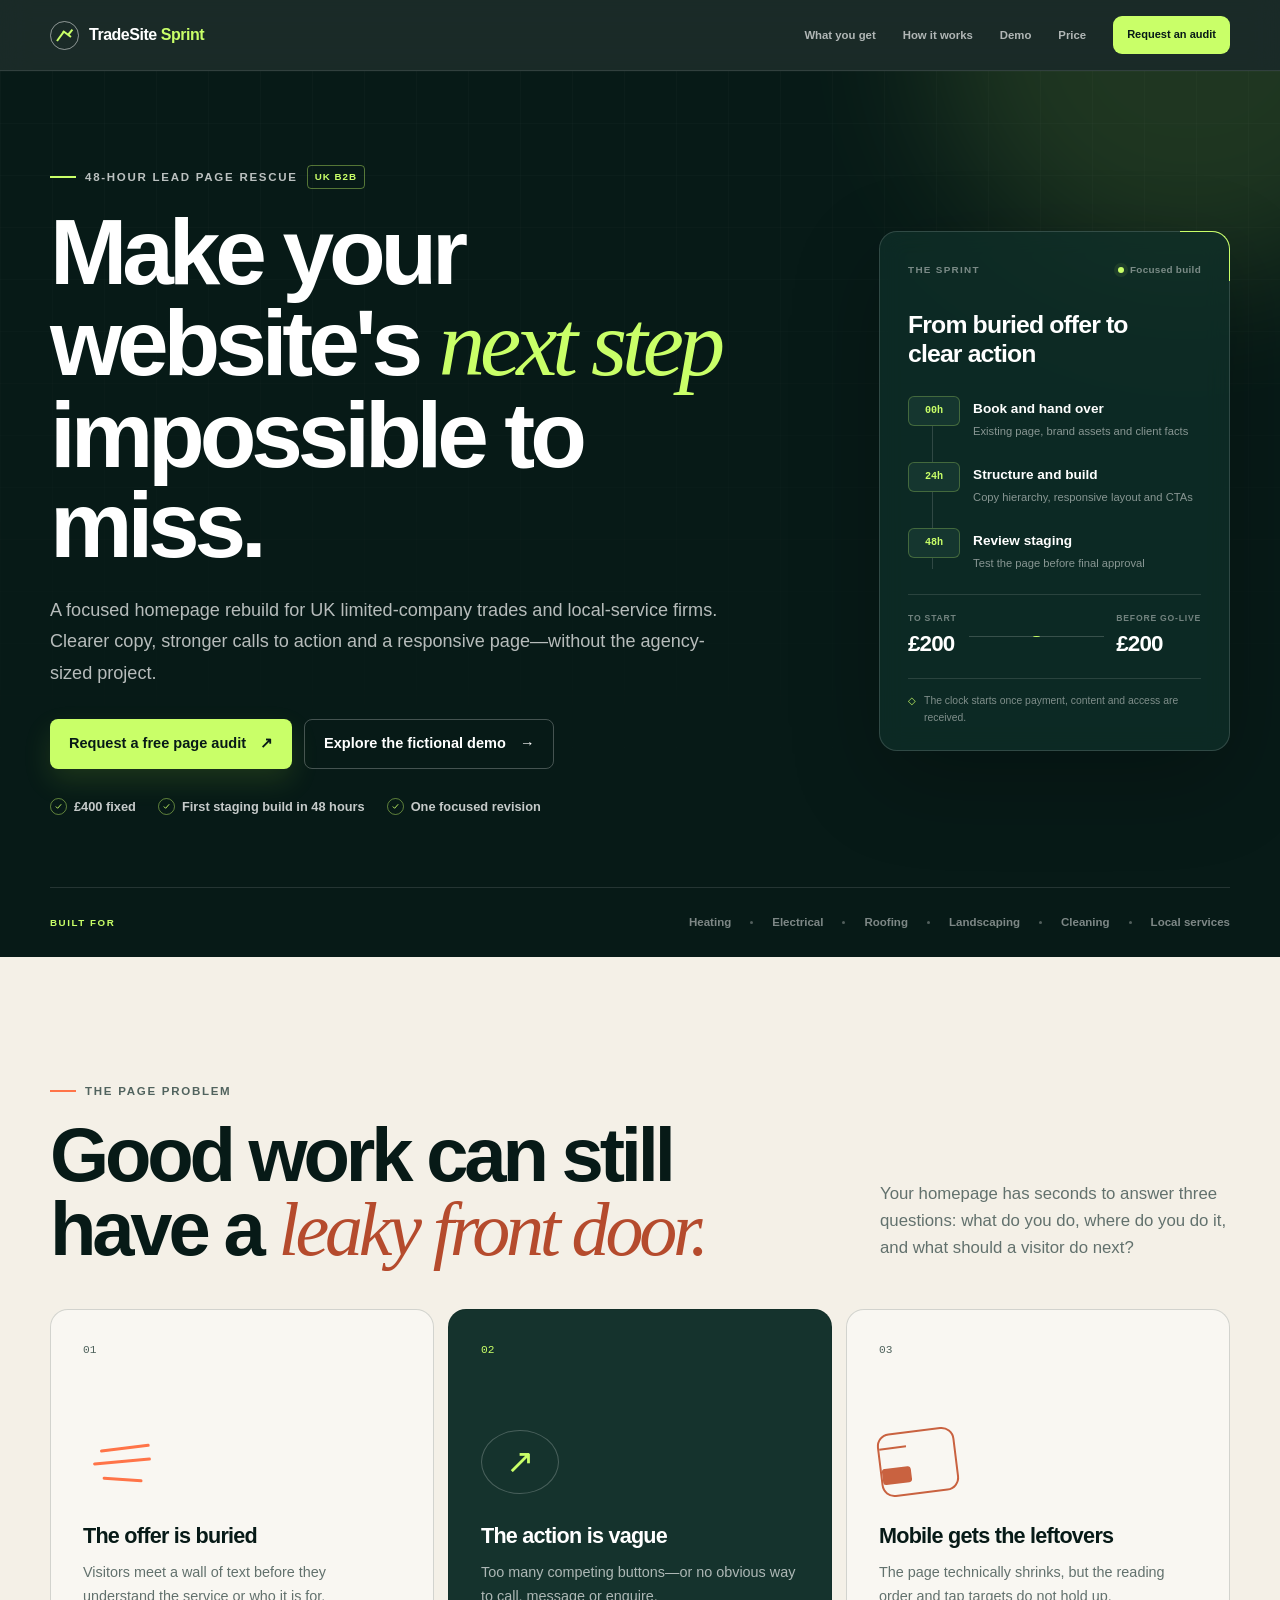
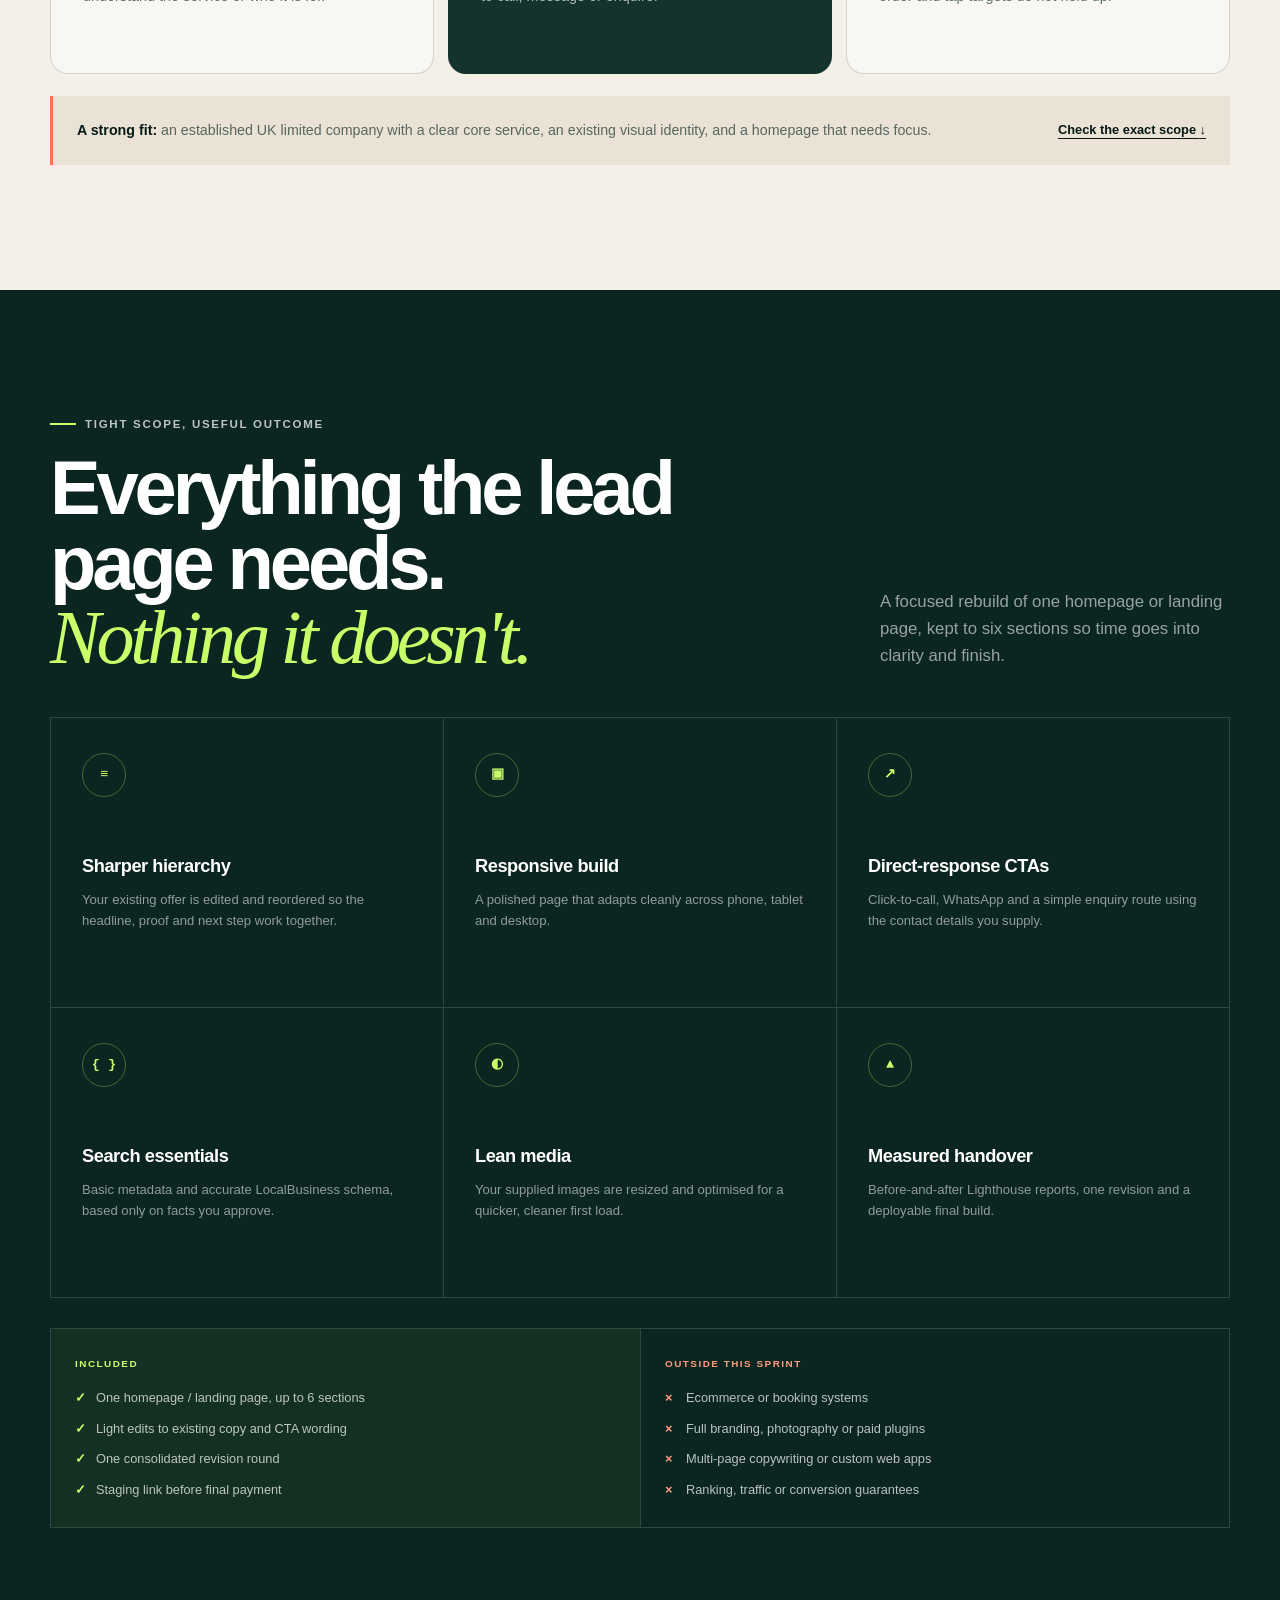
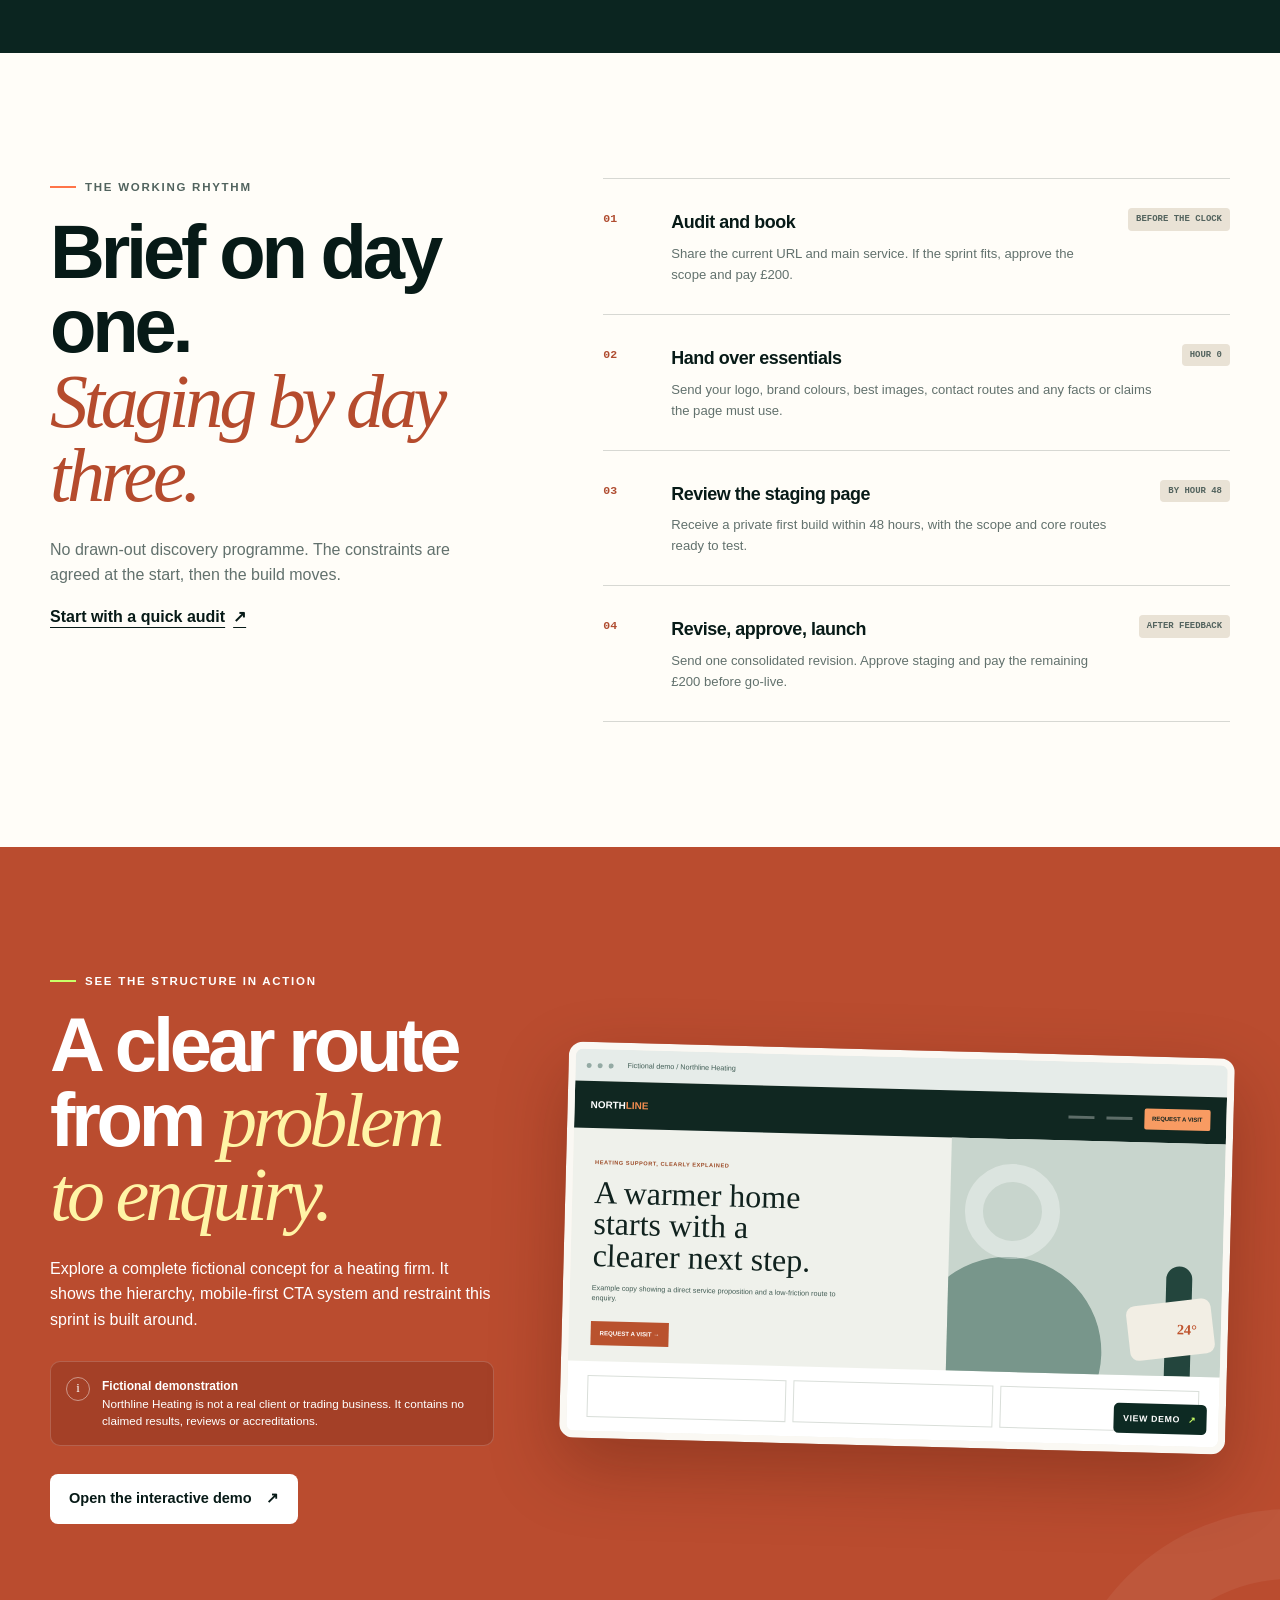
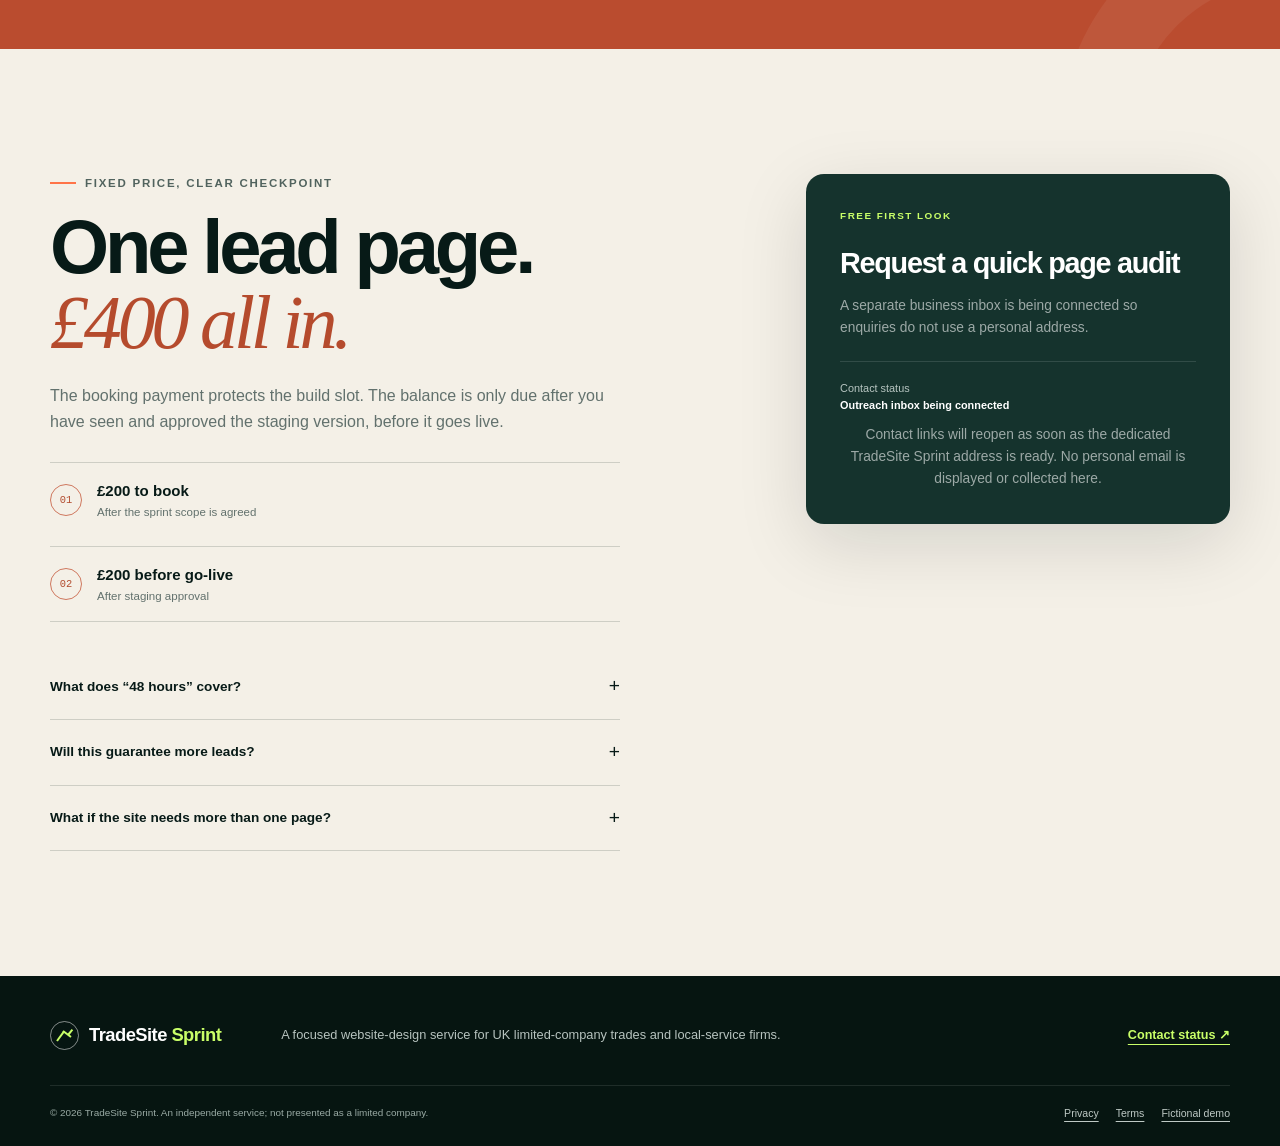
==== commit 4e4283b1: "Remove personal email from outreach assets" ====
--- a/index.html
+++ b/index.html
@@ -34,7 +34,7 @@
         <a href="#process">How it works</a>
         <a href="#demo">Demo</a>
         <a href="#price">Price</a>
-        <a class="nav-cta" href="mailto:adnanmunye@googlemail.com?subject=Audit%20request%20%E2%80%93%20TradeSite%20Sprint">Request an audit</a>
+        <a class="nav-cta" href="#audit">Request an audit</a>
       </nav>
     </div>
   </header>
@@ -48,7 +48,7 @@
           <h1 id="hero-title">Make your website's <em>next step</em> impossible to miss.</h1>
           <p class="hero-lede">A focused homepage rebuild for UK limited-company trades and local-service firms. Clearer copy, stronger calls to action and a responsive page—without the agency-sized project.</p>
           <div class="hero-actions">
-            <a class="button button-primary" href="mailto:adnanmunye@googlemail.com?subject=Audit%20request%20%E2%80%93%20TradeSite%20Sprint&amp;body=Hi%2C%0A%0AI%27d%20like%20a%20quick%20homepage%20audit.%0A%0ABusiness%3A%20%0AWebsite%3A%20%0AMain%20service%3A%20%0A%0AThanks%2C%0A">Request a free page audit <span aria-hidden="true">↗</span></a>
+            <a class="button button-primary" href="#audit">Request a free page audit <span aria-hidden="true">↗</span></a>
             <a class="button button-quiet" href="demo/">Explore the fictional demo <span aria-hidden="true">→</span></a>
           </div>
           <ul class="hero-facts">
@@ -198,7 +198,7 @@
           <p class="eyebrow dark"><span></span> The working rhythm</p>
           <h2 id="process-title">Brief on day one.<br><em>Staging by day three.</em></h2>
           <p>No drawn-out discovery programme. The constraints are agreed at the start, then the build moves.</p>
-          <a class="text-link" href="mailto:adnanmunye@googlemail.com?subject=Audit%20request%20%E2%80%93%20TradeSite%20Sprint">Start with a quick audit <span aria-hidden="true">↗</span></a>
+          <a class="text-link" href="#audit">Start with a quick audit <span aria-hidden="true">↗</span></a>
         </div>
         <ol class="process-list">
           <li>
@@ -286,36 +286,12 @@
         <div class="audit-panel" id="audit">
           <p class="panel-label">FREE FIRST LOOK</p>
           <h3>Request a quick page audit</h3>
-          <p>Send the current page and the service you most want visitors to enquire about.</p>
-          <form id="audit-form" action="mailto:adnanmunye@googlemail.com" method="post" enctype="text/plain">
-            <div class="field-row">
-              <label for="name">Your name</label>
-              <input id="name" name="name" type="text" autocomplete="name" required>
-            </div>
-            <div class="field-row">
-              <label for="business">Business name</label>
-              <input id="business" name="business" type="text" autocomplete="organization" required>
-            </div>
-            <div class="field-row">
-              <label for="website">Current website</label>
-              <input id="website" name="website" type="url" inputmode="url" placeholder="https://" required>
-            </div>
-            <div class="field-row">
-              <label for="service">Main service to prioritise</label>
-              <textarea id="service" name="service" rows="3" required></textarea>
-            </div>
-            <label class="check-row">
-              <input type="checkbox" required>
-              <span>I am happy to send these details by email for a reply about this audit. See the <a href="privacy.html">privacy notice</a>.</span>
-            </label>
-            <button class="button button-primary form-button" type="submit">Open audit request in email <span aria-hidden="true">↗</span></button>
-            <p class="form-note">This site stores nothing. Submitting opens a prepared email in your email app.</p>
-            <p class="form-status" id="form-status" role="status" aria-live="polite"></p>
-          </form>
+          <p>A separate business inbox is being connected so enquiries do not use a personal address.</p>
           <div class="email-fallback">
-            <span>Prefer to write directly?</span>
-            <a href="mailto:adnanmunye@googlemail.com?subject=Audit%20request%20%E2%80%93%20TradeSite%20Sprint">adnanmunye@googlemail.com</a>
-          </div>
+            <span>Contact status</span>
+            <strong>Outreach inbox being connected</strong>
+          </div>
+          <p class="form-note">Contact links will reopen as soon as the dedicated TradeSite Sprint address is ready. No personal email is displayed or collected here.</p>
         </div>
       </div>
     </section>
@@ -328,7 +304,7 @@
         <span>TradeSite <strong>Sprint</strong></span>
       </a>
       <p>A focused website-design service for UK limited-company trades and local-service firms.</p>
-      <a class="footer-email" href="mailto:adnanmunye@googlemail.com?subject=Audit%20request%20%E2%80%93%20TradeSite%20Sprint">Request an audit <span aria-hidden="true">↗</span></a>
+      <a class="footer-email" href="#audit">Contact status <span aria-hidden="true">↗</span></a>
     </div>
     <div class="shell footer-bottom">
       <p>© <span data-year>2026</span> TradeSite Sprint. An independent service; not presented as a limited company.</p>
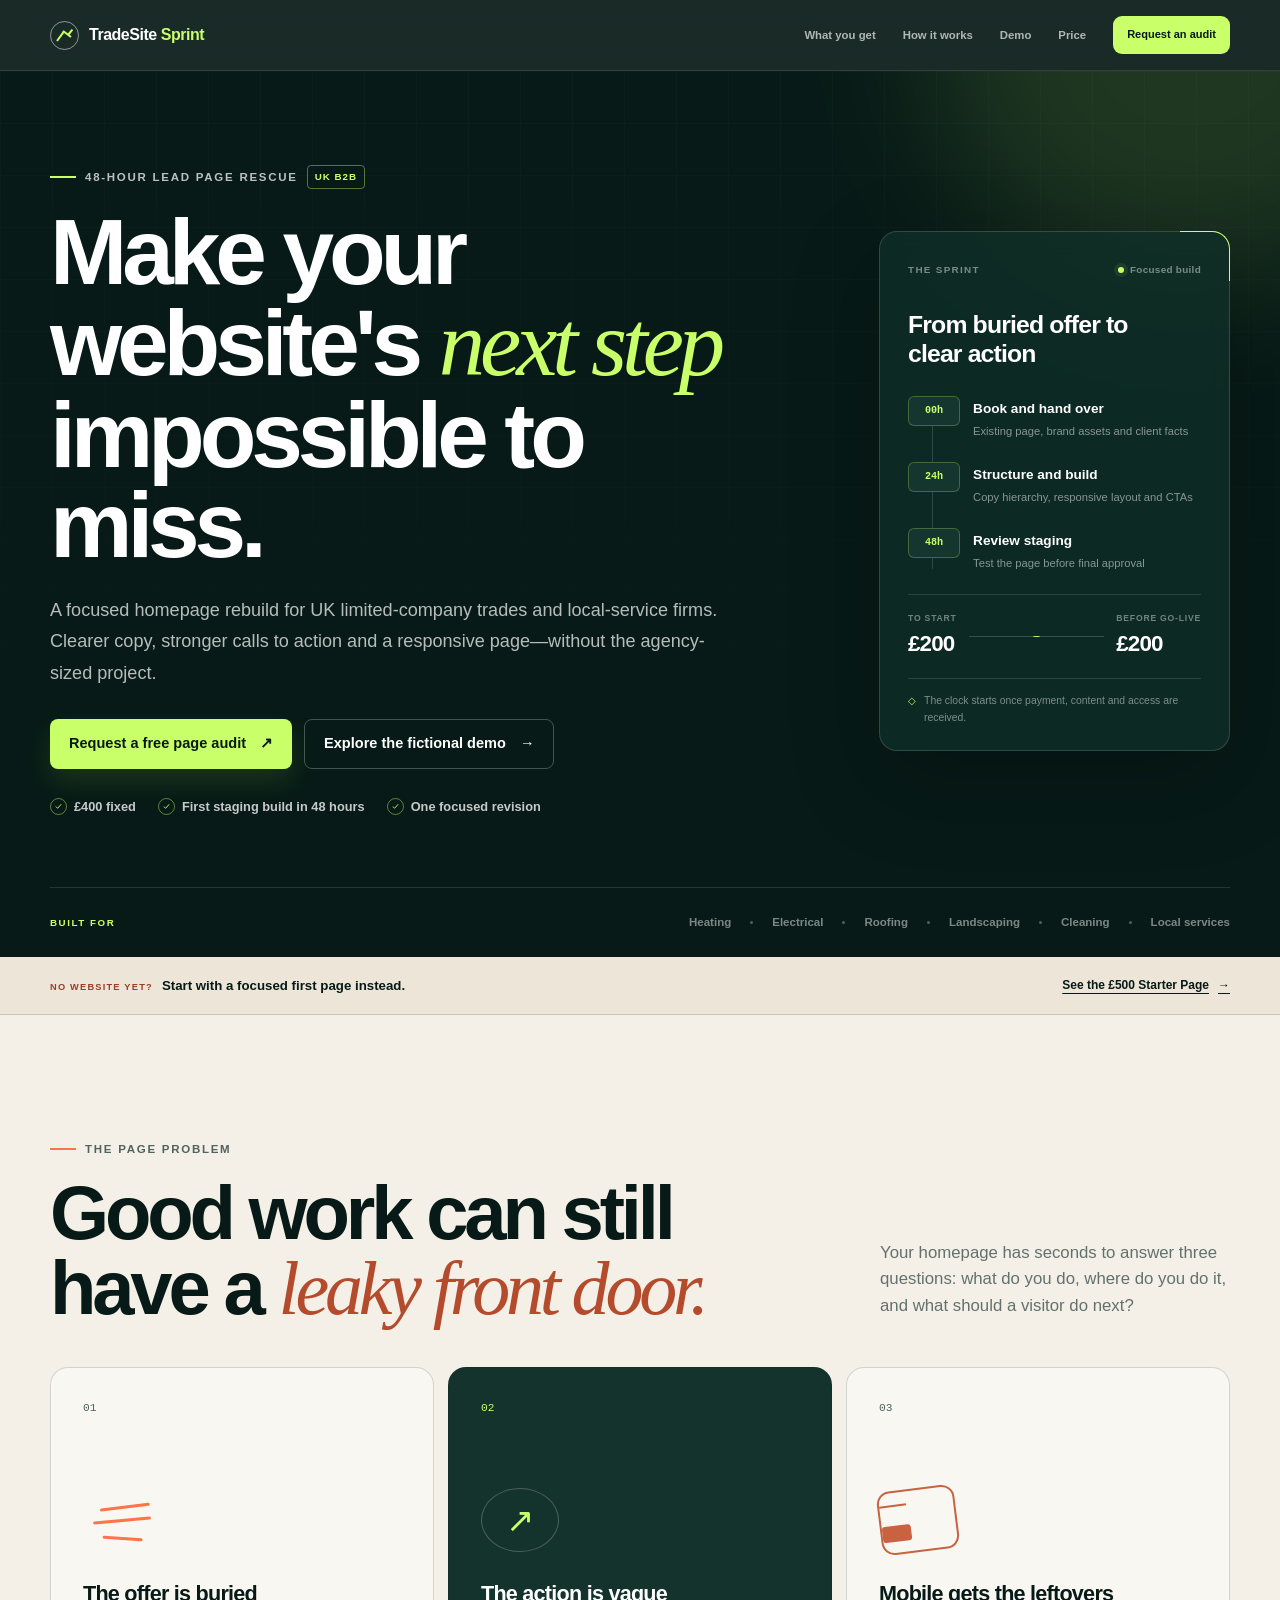
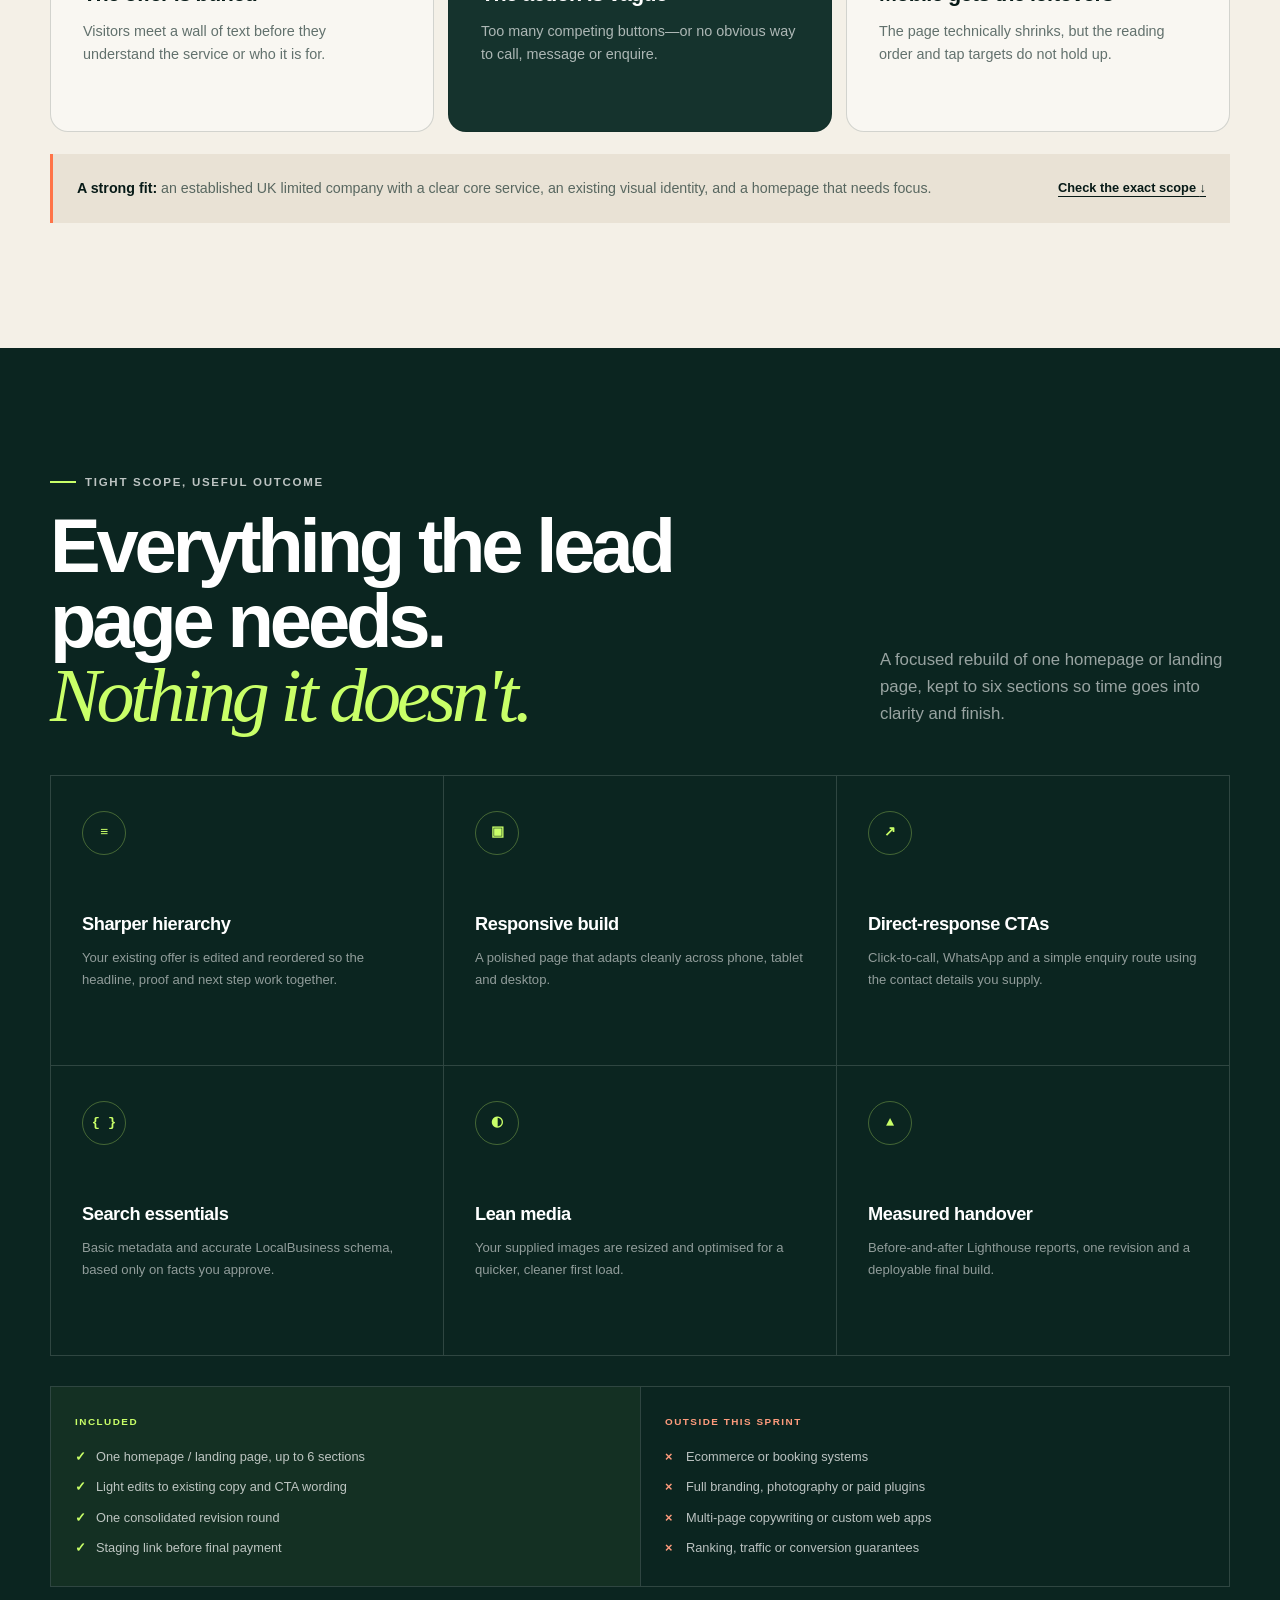
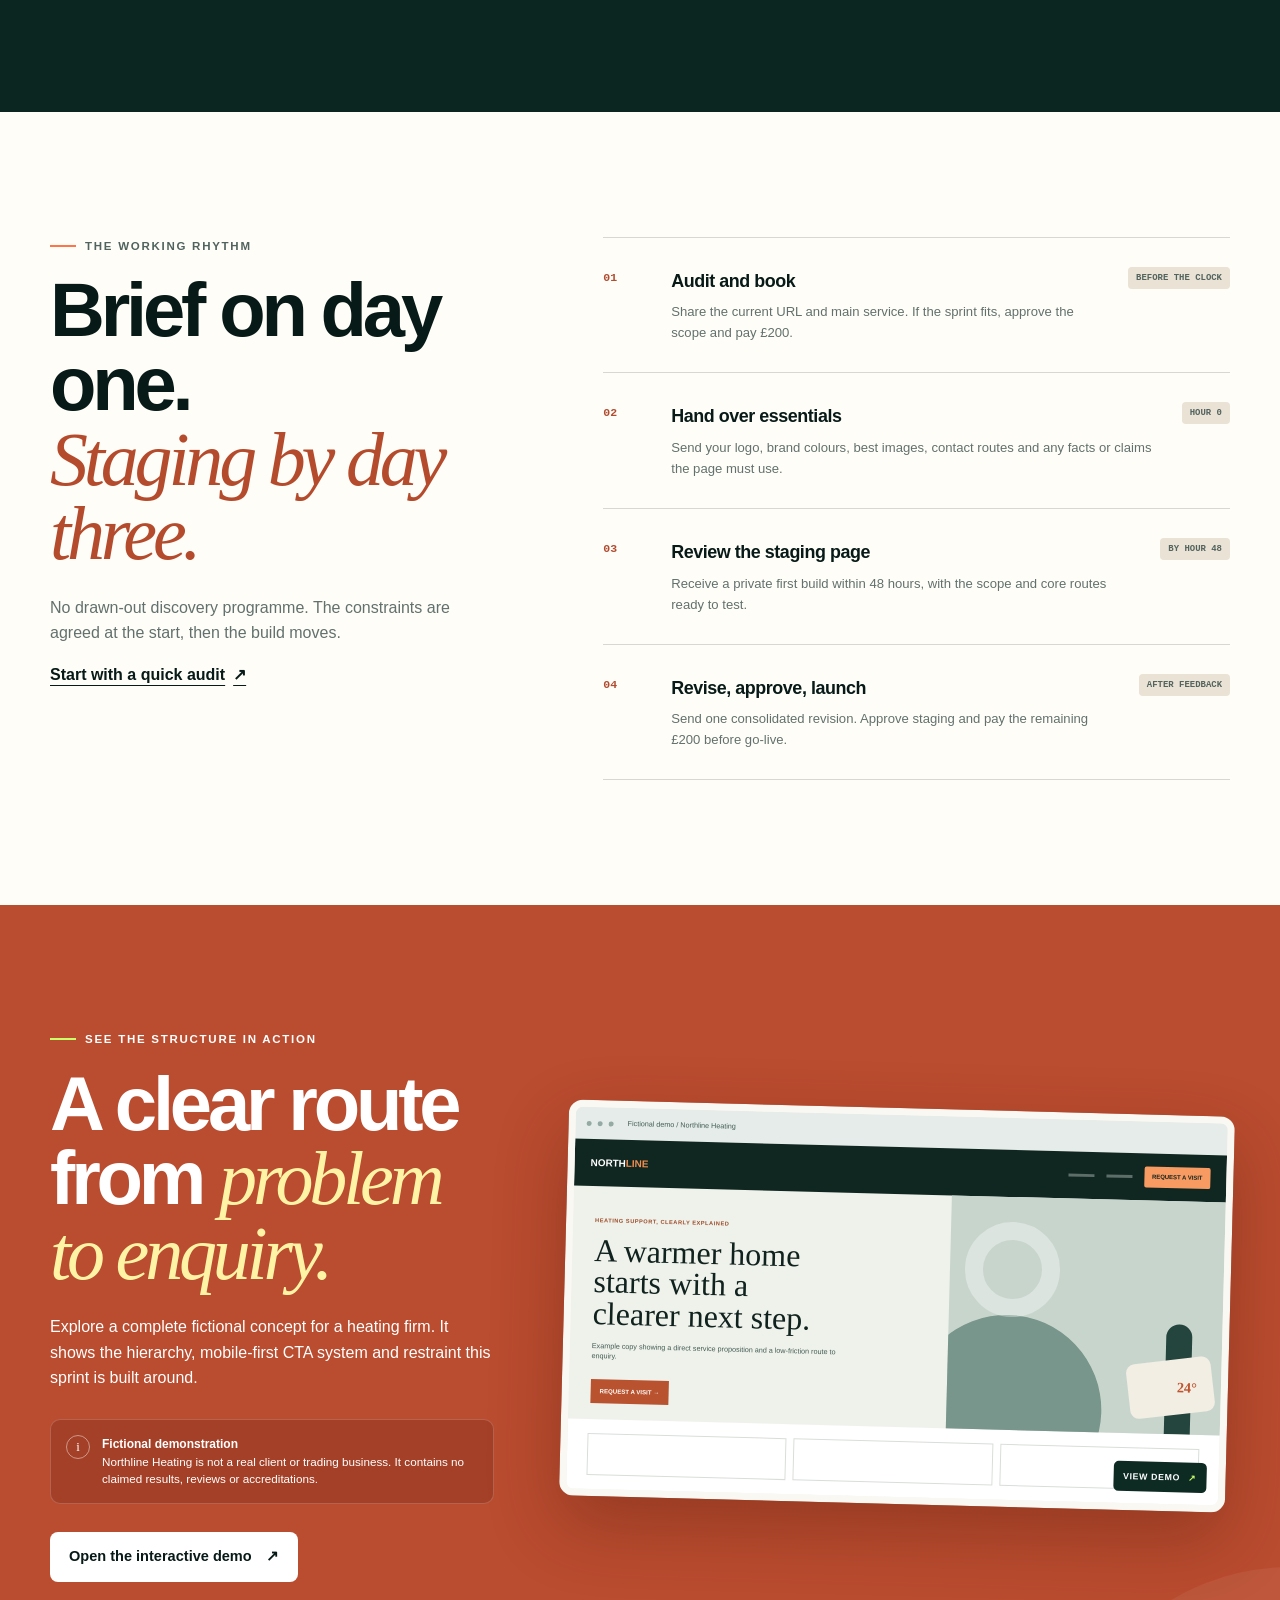
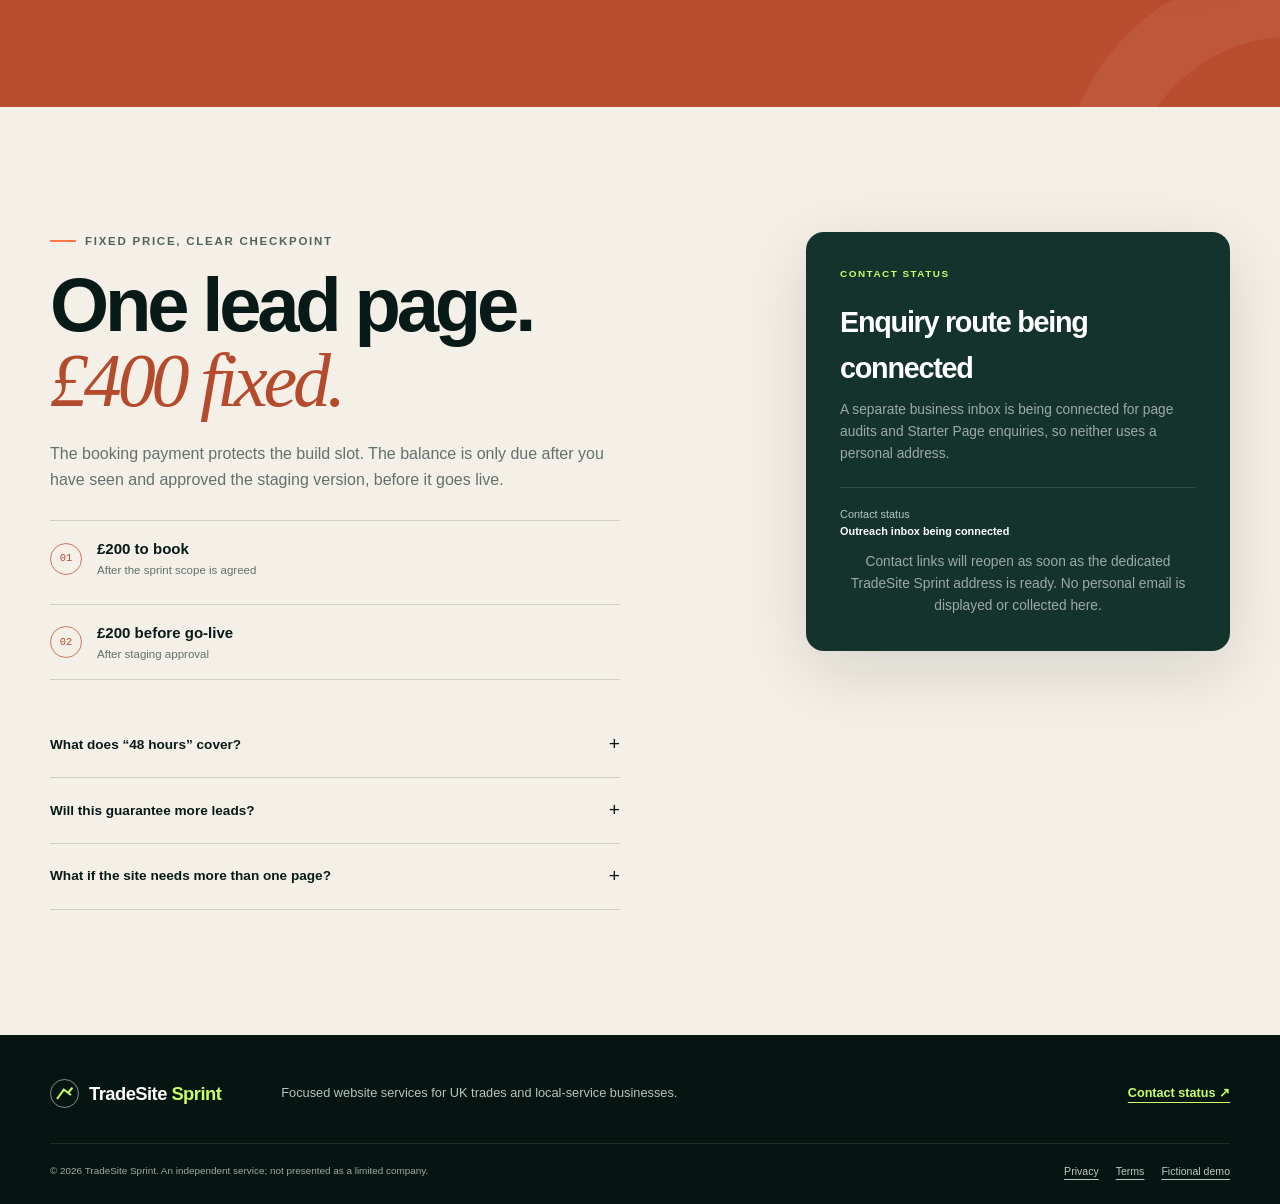
==== commit 8519d4ae: "Add starter offer and refresh outreach evidence" ====
--- a/index.html
+++ b/index.html
@@ -91,6 +91,13 @@
         <p>Heating</p><i></i><p>Electrical</p><i></i><p>Roofing</p><i></i><p>Landscaping</p><i></i><p>Cleaning</p><i></i><p>Local services</p>
       </div>
     </section>
+
+    <aside class="starter-switch" aria-label="Alternative offer for businesses without a website">
+      <div class="shell">
+        <p><span>NO WEBSITE YET?</span><b>Start with a focused first page instead.</b></p>
+        <a href="starter/">See the £500 Starter Page <span aria-hidden="true">→</span></a>
+      </div>
+    </aside>
 
     <section class="section problem-section" id="fit" aria-labelledby="fit-title">
       <div class="shell">
@@ -261,7 +268,7 @@
       <div class="shell price-grid">
         <div class="price-copy">
           <p class="eyebrow dark"><span></span> Fixed price, clear checkpoint</p>
-          <h2 id="price-title">One lead page.<br><em>£400 all in.</em></h2>
+          <h2 id="price-title">One lead page.<br><em>£400 fixed.</em></h2>
           <p>The booking payment protects the build slot. The balance is only due after you have seen and approved the staging version, before it goes live.</p>
           <div class="price-breakdown">
             <div><span>01</span><p><b>£200 to book</b><small>After the sprint scope is agreed</small></p></div>
@@ -284,9 +291,10 @@
         </div>
 
         <div class="audit-panel" id="audit">
-          <p class="panel-label">FREE FIRST LOOK</p>
-          <h3>Request a quick page audit</h3>
-          <p>A separate business inbox is being connected so enquiries do not use a personal address.</p>
+          <span class="contact-anchor" id="contact" aria-hidden="true"></span>
+          <p class="panel-label">CONTACT STATUS</p>
+          <h3>Enquiry route being connected</h3>
+          <p>A separate business inbox is being connected for page audits and Starter Page enquiries, so neither uses a personal address.</p>
           <div class="email-fallback">
             <span>Contact status</span>
             <strong>Outreach inbox being connected</strong>
@@ -303,7 +311,7 @@
         <span class="brand-mark" aria-hidden="true"><span></span></span>
         <span>TradeSite <strong>Sprint</strong></span>
       </a>
-      <p>A focused website-design service for UK limited-company trades and local-service firms.</p>
+      <p>Focused website services for UK trades and local-service businesses.</p>
       <a class="footer-email" href="#audit">Contact status <span aria-hidden="true">↗</span></a>
     </div>
     <div class="shell footer-bottom">
--- a/styles.css
+++ b/styles.css
@@ -192,6 +192,13 @@
 .signal-row span { width: 100%; color: var(--lime); font-size: .61rem; font-weight: 850; letter-spacing: .16em; }
 .signal-row p { margin: 0; font-size: .72rem; font-weight: 700; }
 .signal-row i { width: 3px; height: 3px; background: rgba(255,255,255,.3); border-radius: 50%; }
+
+.starter-switch { color: var(--ink); background: #ece5d8; border-bottom: 1px solid var(--line); }
+.starter-switch .shell { display: flex; flex-direction: column; gap: 13px; padding-top: 18px; padding-bottom: 18px; }
+.starter-switch p { display: flex; flex-direction: column; margin: 0; font-size: .83rem; }
+.starter-switch p span { color: #9a3f27; font-size: .58rem; font-weight: 850; letter-spacing: .13em; }
+.starter-switch p b { font-weight: 750; }
+.starter-switch a { display: inline-flex; gap: 9px; align-items: center; align-self: flex-start; color: var(--ink); font-size: .75rem; font-weight: 850; text-underline-offset: 4px; }
 
 /* Problem */
 .problem-section { background: var(--paper); }
@@ -314,6 +321,7 @@
 .faq-list details[open] summary span { transform: rotate(45deg); }
 .faq-list details p { padding: 0 35px 16px 0; color: var(--muted); font-size: .8rem; }
 .audit-panel { align-self: start; padding: 28px 23px; color: #fff; background: var(--ink-soft); border-radius: var(--radius); box-shadow: var(--shadow); }
+.contact-anchor { display: block; height: 0; scroll-margin-top: 95px; }
 .audit-panel h3 { margin-bottom: 8px; font-size: 1.8rem; letter-spacing: -.045em; }
 .audit-panel > p:not(.panel-label) { color: rgba(255,255,255,.58); font-size: .86rem; }
 .field-row { margin-top: 17px; }
@@ -372,6 +380,9 @@
   .boundary-grid { grid-template-columns: repeat(2, 1fr); }
   .excluded-panel { border-top: 0; border-left: 1px solid rgba(255,255,255,.15); }
   .footer-bottom { flex-direction: row; align-items: center; justify-content: space-between; }
+  .starter-switch .shell { flex-direction: row; align-items: center; justify-content: space-between; gap: 30px; }
+  .starter-switch p { flex-flow: row wrap; gap: 9px; align-items: baseline; }
+  .starter-switch a { flex: 0 0 auto; align-self: center; }
 }
 
 @media (min-width: 860px) {
